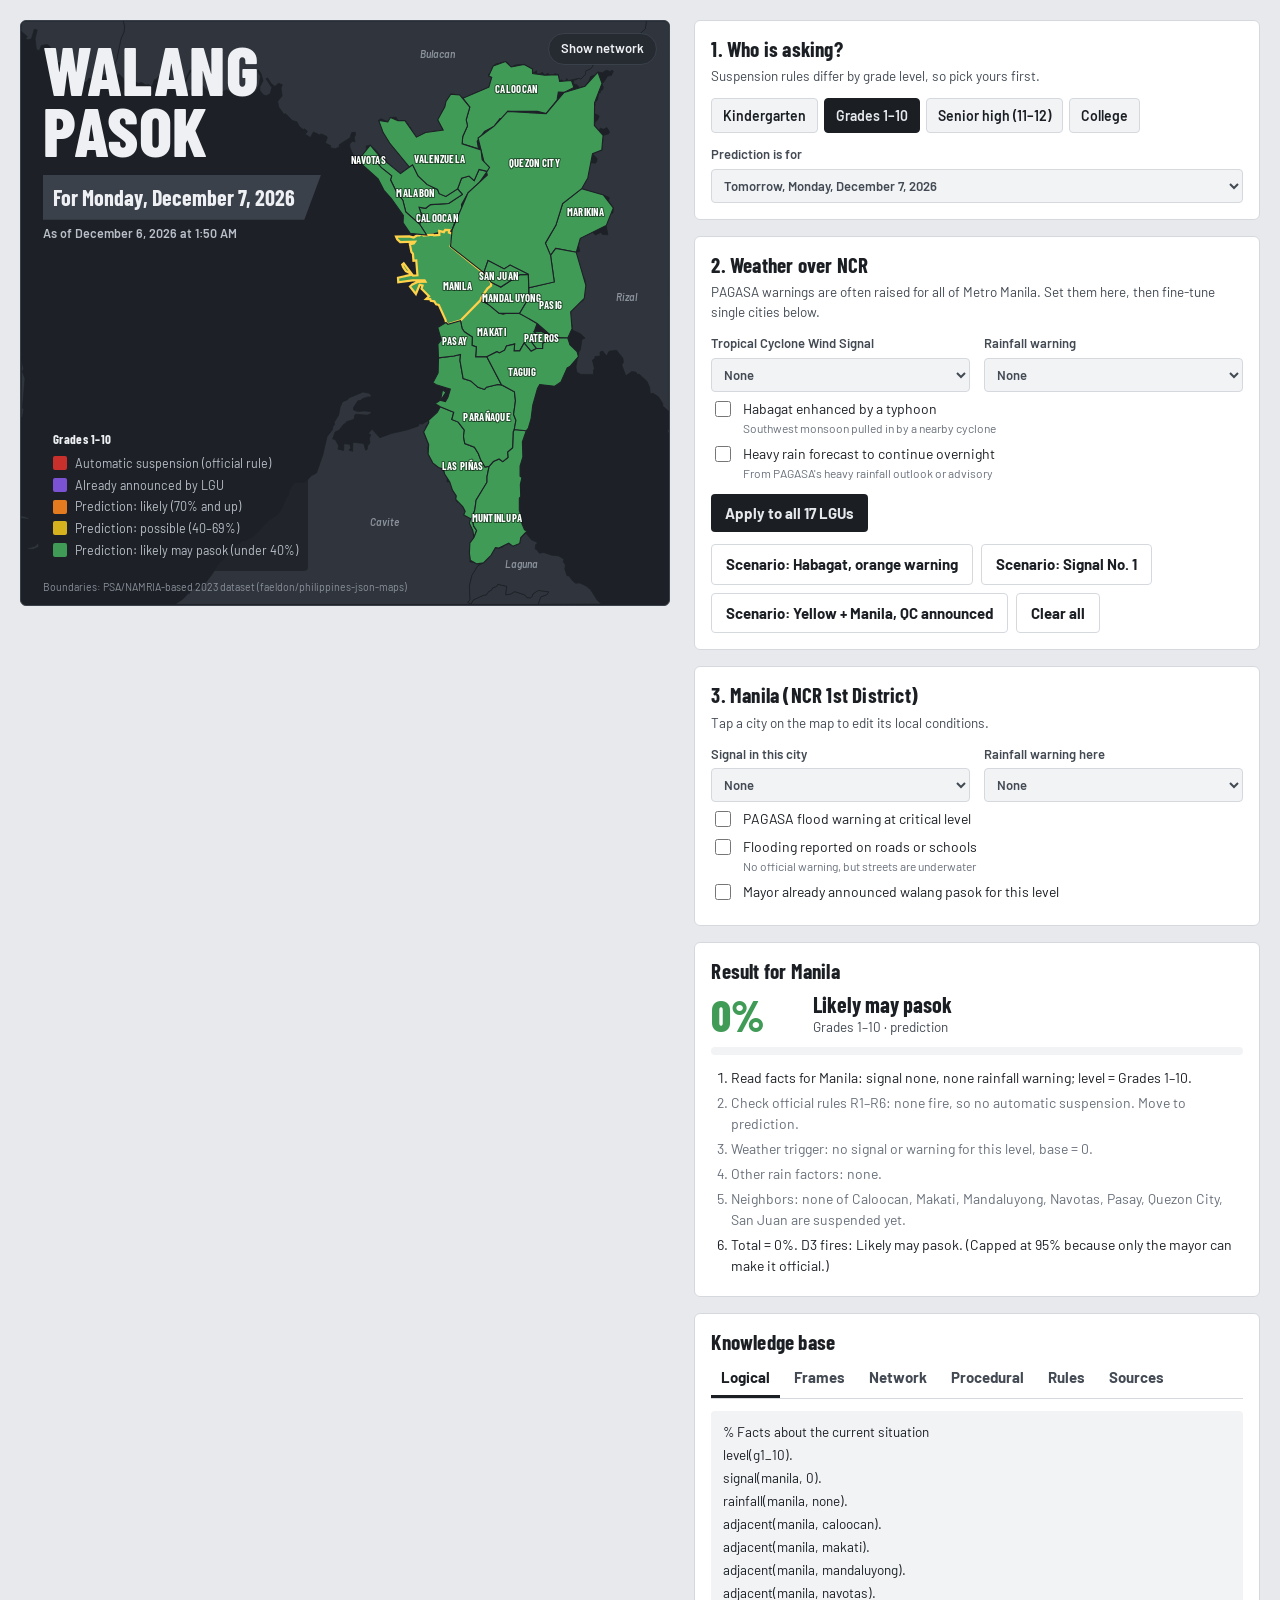
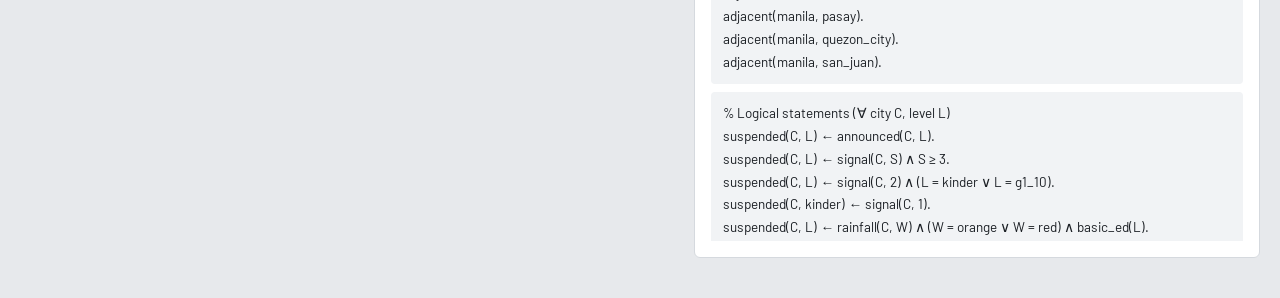
==== index.html @ 48b7705f "Add files via upload" ====
<!DOCTYPE html>
<html lang="en">
<head>
<meta charset="utf-8">
<meta name="viewport" content="width=device-width, initial-scale=1, viewport-fit=cover">
<title>Walang Pasok Predictor – NCR</title>
<link rel="preconnect" href="https://fonts.googleapis.com">
<link rel="preconnect" href="https://fonts.gstatic.com" crossorigin>
<link href="https://fonts.googleapis.com/css2?family=Barlow+Condensed:wght@600;700;800&family=Barlow:wght@400;500;600;700&display=swap" rel="stylesheet">
<style>
:root{
  --sea:#1d2127; --panel:#262b32; --panel2:#2e343c; --land:#5a6069; --land-hi:#6c737d; --prov:#30353d;
  --ink:#eef0f3; --ink2:#b9bfc8; --ink3:#8a919b; --line:#3a414a;
  --auto:#c9302c; --announced:#7b52d3; --likely:#e57b1f; --possible:#d6b21e; --pasok:#3f9b56; --none:#5a6069;
  --focus:#ffd24a;
  box-sizing:border-box;
  padding-top:env(safe-area-inset-top,0px); padding-bottom:env(safe-area-inset-bottom,0px);
}
:root:not([data-theme="light"]){color-scheme:dark}
@media (prefers-color-scheme: light){
  :root:not([data-theme="dark"]){ --sea:#e7e9ec; --panel:#ffffff; --panel2:#f1f3f5; --land:#9aa0a8; --land-hi:#8a9099; --prov:#d3d7dc;
    --ink:#1b1f24; --ink2:#434a53; --ink3:#69707a; --line:#d5d9de; --none:#9aa0a8; color-scheme:light}
}
:root[data-theme="light"]{ --sea:#e7e9ec; --panel:#ffffff; --panel2:#f1f3f5; --land:#9aa0a8; --land-hi:#8a9099; --prov:#d3d7dc;
    --ink:#1b1f24; --ink2:#434a53; --ink3:#69707a; --line:#d5d9de; --none:#9aa0a8;}
:root[data-theme="dark"]{ --sea:#1d2127; --panel:#262b32; --panel2:#2e343c; --land:#5a6069; --land-hi:#6c737d; --prov:#30353d;
  --ink:#eef0f3; --ink2:#b9bfc8; --ink3:#8a919b; --line:#3a414a; --none:#5a6069;}
*,*::before,*::after{box-sizing:inherit}
html{scroll-padding-top:env(safe-area-inset-top,0px)}
body{margin:0;background:var(--sea);color:var(--ink);font:400 15px/1.5 Barlow,"Segoe UI",Roboto,Arial,sans-serif}
button,select,input{font:inherit;color:inherit}
:focus-visible{outline:2px solid var(--focus);outline-offset:2px}
.wrap{max-width:1280px;margin:0 auto;padding:20px 20px 40px;display:grid;grid-template-columns:minmax(0,1.15fr) minmax(0,1fr);gap:24px}
@media (max-width:900px){.wrap{grid-template-columns:1fr;padding:14px}.legend{font-size:11px;padding:6px 8px}.poster-head{max-width:48%}}
/* Poster side */
.poster{position:relative;background:var(--sea);border:1px solid var(--line);border-radius:6px;overflow:hidden;align-self:start;
  --sea:#1d2127;--prov:#30353d;--land:#5a6069;--ink:#eef0f3;--ink2:#b9bfc8;--ink3:#8a919b;--line:#3a414a;--panel:#262b32;--panel2:#3a414b;--none:#5a6069;color:var(--ink)}
@media (min-width:901px){.poster{position:sticky;top:calc(12px + env(safe-area-inset-top,0px))}}
.poster-head{position:absolute;left:22px;top:18px;z-index:2;pointer-events:none;max-width:48%}
.title{font-family:"Barlow Condensed",Impact,sans-serif;font-weight:800;font-size:clamp(40px,5.4vw,74px);line-height:.88;letter-spacing:.5px;margin:0;color:var(--ink);text-transform:uppercase}
.forday{display:inline-block;margin-top:14px;background:var(--panel2);color:var(--ink);padding:6px 12px 6px 10px;font-family:"Barlow Condensed",sans-serif;font-weight:700;font-size:clamp(17px,2.2vw,22px);clip-path:polygon(0 0,100% 0,94% 100%,0 100%);padding-right:26px}
.asof{font-size:12.5px;color:var(--ink2);margin-top:4px;font-weight:600}
.legend{position:absolute;left:22px;bottom:34px;max-width:44%;z-index:2;font-size:12.5px;background:color-mix(in srgb,var(--sea) 80%,transparent);padding:8px 10px;border-radius:4px}
.legend h3{font:700 13px/1.2 "Barlow Condensed",sans-serif;margin:0 0 6px;color:var(--ink);letter-spacing:.3px}
.legend div{display:flex;align-items:center;gap:8px;margin:3px 0;color:var(--ink2)}
.sw{width:14px;height:14px;border-radius:2px;flex:none}
svg.map{display:block;width:100%;height:auto}
.prov{fill:var(--prov);stroke:var(--sea);stroke-width:.8}
.city{stroke:var(--sea);stroke-width:1.2;cursor:pointer;transition:fill .25s}
.city:hover{filter:brightness(1.12)}
.city.sel{stroke:var(--focus);stroke-width:2.4}
.city:focus-visible{outline:none;stroke:var(--focus);stroke-width:3}
.clabel{font:700 11.5px "Barlow Condensed",sans-serif;fill:#fff;text-anchor:middle;pointer-events:none;paint-order:stroke;stroke:rgba(0,0,0,.45);stroke-width:2.2px;letter-spacing:.3px}
.plabel{font:600 11px Barlow,sans-serif;fill:var(--ink3);text-anchor:middle;pointer-events:none;font-style:italic}
.edge{stroke:var(--focus);stroke-width:1.4;opacity:.85}
.edge.sus{stroke:#fff;stroke-width:2.4}
.node{fill:var(--focus);stroke:#000;stroke-width:.6}
.maptools{position:absolute;right:12px;top:12px;z-index:3;display:flex;gap:6px}
.chip{background:var(--panel);border:1px solid var(--line);border-radius:999px;padding:5px 12px;font-size:13px;font-weight:600;cursor:pointer}
.chip[aria-pressed="true"]{background:var(--ink);color:var(--sea);border-color:var(--ink)}
.credit{position:absolute;left:22px;bottom:10px;font-size:10.5px;color:var(--ink3);z-index:2}
/* Control side */
.side{display:flex;flex-direction:column;gap:16px;min-width:0}
.card{background:var(--panel);border:1px solid var(--line);border-radius:6px;padding:16px}
.card h2{font:700 21px/1.1 "Barlow Condensed",sans-serif;margin:0 0 10px;letter-spacing:.2px}
.card p.hint{margin:-4px 0 12px;color:var(--ink2);font-size:13.5px}
.seg{display:flex;flex-wrap:wrap;gap:6px}
.seg button{background:var(--panel2);border:1px solid var(--line);border-radius:4px;padding:6px 11px;cursor:pointer;font-weight:600;font-size:14px}
.seg button[aria-pressed="true"]{background:var(--ink);color:var(--sea);border-color:var(--ink)}
.grid2{display:grid;grid-template-columns:1fr 1fr;gap:10px 14px}
@media (max-width:480px){.grid2{grid-template-columns:1fr}}
label.f{display:flex;flex-direction:column;gap:4px;font-size:13px;color:var(--ink2);font-weight:600}
select{background:var(--panel2);border:1px solid var(--line);border-radius:4px;padding:7px 8px}
.chk{display:flex;gap:9px;align-items:flex-start;font-size:14px;margin:6px 0;cursor:pointer}
.chk input{margin-top:3px;width:16px;height:16px;accent-color:var(--ink)}
.chk small{display:block;color:var(--ink3);font-size:12px}
.row{display:flex;gap:8px;flex-wrap:wrap;margin-top:12px}
.btn{background:var(--ink);color:var(--sea);border:0;border-radius:4px;padding:8px 14px;font-weight:700;cursor:pointer}
.btn.ghost{background:transparent;color:var(--ink);border:1px solid var(--line)}
.verdict{display:flex;gap:14px;align-items:center;margin-bottom:10px}
.big{font:800 44px/1 "Barlow Condensed",sans-serif;min-width:88px}
.vlab{font:700 22px/1.1 "Barlow Condensed",sans-serif}
.vsub{color:var(--ink2);font-size:13.5px}
.bar{height:8px;background:var(--panel2);border-radius:4px;overflow:hidden;margin:4px 0 12px}
.bar i{display:block;height:100%}
ol.trace{margin:0;padding-left:20px;font-size:14px}
ol.trace li{margin:4px 0}
ol.trace li.hit{color:var(--ink)} ol.trace li.miss{color:var(--ink3)}
.tabs{display:flex;gap:4px;flex-wrap:wrap;border-bottom:1px solid var(--line);margin:-4px 0 12px}
.tabs button{background:none;border:0;border-bottom:3px solid transparent;padding:7px 10px;cursor:pointer;font-weight:700;color:var(--ink2)}
.tabs button[aria-selected="true"]{color:var(--ink);border-color:var(--ink)}
.kb{font-size:14px;max-height:430px;overflow:auto}
.kb table{border-collapse:collapse;width:100%;font-size:13.5px}
.kb th,.kb td{text-align:left;padding:6px 8px;border-bottom:1px solid var(--line);vertical-align:top}
.kb th{color:var(--ink2);font-weight:700;font-size:12.5px}
.kb tr.fired td{background:color-mix(in srgb,var(--likely) 20%,transparent)}
.logic{font-family:"Barlow",sans-serif;background:var(--panel2);border-radius:4px;padding:10px 12px;line-height:1.7;white-space:pre-wrap;font-size:13.5px}
.logic b{color:var(--ink)}
.note{font-size:12.5px;color:var(--ink3);margin-top:10px}
.pill{display:inline-block;padding:1px 8px;border-radius:999px;font-size:12px;font-weight:700;color:#fff}
.sources{font-size:12.5px;color:var(--ink2)}
.sources li{margin:3px 0}
@media (max-width:640px){
  .poster{padding:14px 14px 10px}
  .poster-head,.legend,.credit{position:static;max-width:none}
  .poster-head{margin-bottom:4px}
  .legend{background:none;padding:6px 0 0}
  .credit{margin-top:6px}
  .title{font-size:52px}
  .maptools{position:static;margin:8px 0 0}
}
@media (prefers-reduced-motion: reduce){*{transition:none!important}}
</style>
</head>
<body>
<div class="wrap">
  <section class="poster" aria-label="NCR prediction map">
    <div class="poster-head">
      <h1 class="title">Walang<br>Pasok</h1>
      <div class="forday" id="forday">For the next school day</div>
      <div class="asof" id="asof"></div>
    </div>
    <div class="maptools">
      <button class="chip" id="netBtn" aria-pressed="false">Show network</button>
    </div>
    <svg class="map" id="map" role="group" aria-label="Map of NCR cities"></svg>
    <div class="legend" id="legend"></div>
    <div class="credit">Boundaries: PSA/NAMRIA-based 2023 dataset (faeldon/philippines-json-maps)</div>
  </section>

  <div class="side">
    <div class="card">
      <h2>1. Who is asking?</h2>
      <p class="hint">Suspension rules differ by grade level, so pick yours first.</p>
      <div class="seg" id="levelSeg" role="group" aria-label="School level">
        <button data-v="K">Kindergarten</button>
        <button data-v="G">Grades 1–10</button>
        <button data-v="S">Senior high (11–12)</button>
        <button data-v="C">College</button>
      </div>
      <label class="f" style="margin-top:12px">Prediction is for
        <select id="dateSel"></select>
      </label>
    </div>

    <div class="card">
      <h2>2. Weather over NCR</h2>
      <p class="hint">PAGASA warnings are often raised for all of Metro Manila. Set them here, then fine-tune single cities below.</p>
      <div class="grid2">
        <label class="f">Tropical Cyclone Wind Signal
          <select id="allTcws"><option value="0">None</option><option value="1">Signal No. 1</option><option value="2">Signal No. 2</option><option value="3">Signal No. 3</option><option value="4">Signal No. 4</option><option value="5">Signal No. 5</option></select>
        </label>
        <label class="f">Rainfall warning
          <select id="allRain"><option value="none">None</option><option value="yellow">Yellow (7.5–15 mm/hr)</option><option value="orange">Orange (15–30 mm/hr)</option><option value="red">Red (over 30 mm/hr)</option></select>
        </label>
      </div>
      <label class="chk"><input type="checkbox" id="habagat"><span>Habagat enhanced by a typhoon<small>Southwest monsoon pulled in by a nearby cyclone</small></span></label>
      <label class="chk"><input type="checkbox" id="continues"><span>Heavy rain forecast to continue overnight<small>From PAGASA's heavy rainfall outlook or advisory</small></span></label>
      <div class="row">
        <button class="btn" id="applyAll">Apply to all 17 LGUs</button>
      </div>
      <div class="row" aria-label="Sample scenarios">
        <button class="btn ghost" data-preset="habagat">Scenario: Habagat, orange warning</button>
        <button class="btn ghost" data-preset="signal1">Scenario: Signal No. 1</button>
        <button class="btn ghost" data-preset="yellow">Scenario: Yellow + Manila, QC announced</button>
        <button class="btn ghost" data-preset="clear">Clear all</button>
      </div>
    </div>

    <div class="card">
      <h2 id="cityTitle">3. City</h2>
      <p class="hint">Tap a city on the map to edit its local conditions.</p>
      <div class="grid2">
        <label class="f">Signal in this city
          <select id="cTcws"><option value="0">None</option><option value="1">Signal No. 1</option><option value="2">Signal No. 2</option><option value="3">Signal No. 3</option><option value="4">Signal No. 4</option><option value="5">Signal No. 5</option></select>
        </label>
        <label class="f">Rainfall warning here
          <select id="cRain"><option value="none">None</option><option value="yellow">Yellow</option><option value="orange">Orange</option><option value="red">Red</option></select>
        </label>
      </div>
      <label class="chk"><input type="checkbox" id="cFloodWarn"><span>PAGASA flood warning at critical level</span></label>
      <label class="chk"><input type="checkbox" id="cFlooding"><span>Flooding reported on roads or schools<small>No official warning, but streets are underwater</small></span></label>
      <label class="chk"><input type="checkbox" id="cAnnounced"><span>Mayor already announced walang pasok for this level</span></label>
    </div>

    <div class="card" aria-live="polite">
      <h2 id="resTitle">Result</h2>
      <div class="verdict"><div class="big" id="bigNum">–</div><div><div class="vlab" id="vlab"></div><div class="vsub" id="vsub"></div></div></div>
      <div class="bar"><i id="barFill"></i></div>
      <ol class="trace" id="trace"></ol>
    </div>

    <div class="card">
      <h2>Knowledge base</h2>
      <div class="tabs" role="tablist" id="tabs">
        <button role="tab" data-t="logic">Logical</button>
        <button role="tab" data-t="frame">Frames</button>
        <button role="tab" data-t="net">Network</button>
        <button role="tab" data-t="proc">Procedural</button>
        <button role="tab" data-t="rules">Rules</button>
        <button role="tab" data-t="src">Sources</button>
      </div>
      <div class="kb" id="kb" role="tabpanel"></div>
    </div>
  </div>
</div>

<script>
const GEO = {"W": 700, "H": 630, "cities": {"Las Piñas": {"d": "M505.4,480.7L503.1,491.8L503.1,497.9L491.3,517.3L490.0,527.2L487.2,536.7L488.6,545.1L491.9,550.1L489.0,557.5L487.8,550.1L484.0,542.1L485.5,537.4L478.0,533.2L479.5,529.4L476.9,524.2L469.3,516.4L469.9,512.7L465.8,506.5L462.9,497.6L457.2,488.8L456.3,483.8L450.7,482.0L444.5,477.0L439.5,467.6L440.1,457.4L434.7,443.7L440.2,433.6L440.0,431.2L449.5,422.4L452.6,416.5L467.2,422.4L465.1,430.2L472.0,433.0L478.6,441.8L477.7,448.5L479.1,456.1L489.5,460.1L493.7,467.0L496.5,474.3L501.0,481.6L505.4,480.7Z", "lx": 476.8, "ly": 480.6, "district": "NCR 4th District", "type": "City", "psgc": 1380200000}, "Makati": {"d": "M553.9,335.7L557.7,339.2L551.6,347.2L556.4,353.5L550.7,356.6L543.2,347.7L538.4,356.1L532.3,356.1L532.9,348.8L524.1,350.9L522.1,355.4L516.5,358.3L513.8,357.0L502.9,362.5L490.8,362.6L491.6,351.8L486.9,350.2L487.2,341.2L478.6,335.5L476.2,332.1L474.5,323.5L495.9,301.6L507.6,307.8L516.2,315.6L520.5,316.5L527.8,314.7L537.1,315.1L546.8,319.5L557.2,326.5L553.9,335.7Z", "lx": 508.0, "ly": 335.8, "district": "NCR 4th District", "type": "City", "psgc": 1380300000}, "Muntinlupa": {"d": "M545.5,442.4L541.3,454.4L541.8,470.5L538.8,480.6L538.8,491.5L540.8,493.0L539.1,500.1L539.5,513.5L538.0,515.3L538.0,528.9L540.9,535.4L540.7,542.4L543.5,549.0L546.2,550.8L539.6,557.6L538.4,564.0L531.0,567.0L526.5,563.8L515.9,569.0L512.2,568.6L507.4,576.8L499.5,584.8L492.1,586.1L485.1,582.1L484.1,574.6L484.6,563.5L489.0,557.5L491.9,550.1L488.6,545.1L487.2,536.7L490.0,527.2L491.3,517.3L503.1,497.9L503.1,491.8L505.4,480.7L509.9,475.6L516.1,472.8L520.1,475.7L525.7,471.2L525.3,465.4L530.7,460.6L531.3,443.7L532.5,441.0L545.5,442.4Z", "lx": 513.8, "ly": 537.1, "district": "NCR 4th District", "type": "City", "psgc": 1380800000}, "Parañaque": {"d": "M518.7,392.8L532.7,400.4L533.8,410.0L531.8,424.7L534.3,431.1L532.5,441.0L531.3,443.7L530.7,460.6L525.3,465.4L525.7,471.2L520.1,475.7L516.1,472.8L509.9,475.6L505.4,480.7L501.0,481.6L496.5,474.3L493.7,467.0L489.5,460.1L479.1,456.1L477.7,448.5L478.6,441.8L472.0,433.0L465.1,430.2L467.2,422.4L452.6,416.5L447.2,413.1L453.0,409.2L455.0,398.2L458.7,400.9L453.1,409.6L458.2,410.8L460.9,406.3L463.5,397.5L448.3,392.8L444.7,390.6L450.3,379.9L450.7,363.7L467.3,361.6L474.5,359.9L473.9,366.6L477.3,385.9L485.5,388.6L493.4,395.5L500.4,397.8L502.5,395.3L514.5,392.5L518.7,392.8Z", "lx": 503.3, "ly": 427.4, "district": "NCR 4th District", "type": "City", "psgc": 1381000000}, "Pasay": {"d": "M474.5,323.5L476.2,332.1L478.6,335.5L487.2,341.2L486.9,350.2L491.6,351.8L490.8,362.6L502.9,362.5L518.7,392.8L514.5,392.5L502.5,395.3L500.4,397.8L493.4,395.5L485.5,388.6L477.3,385.9L473.9,366.6L474.5,359.9L467.3,361.6L450.7,363.7L450.1,348.8L453.7,344.5L449.9,330.8L458.8,325.5L460.8,327.4L474.5,323.5Z", "lx": 468.0, "ly": 346.1, "district": "NCR 4th District", "type": "City", "psgc": 1381100000}, "Taguig": {"d": "M545.5,442.4L532.5,441.0L534.3,431.1L531.8,424.7L533.8,410.0L532.7,400.4L518.7,392.8L502.9,362.5L513.8,357.0L516.5,358.3L522.1,355.4L524.1,350.9L532.9,348.8L532.3,356.1L538.4,356.1L543.2,347.7L550.7,356.6L556.4,353.5L563.2,353.4L563.3,348.2L570.5,342.0L590.3,342.2L592.6,349.5L600.3,357.0L601.8,362.2L592.5,373.0L589.7,374.4L582.9,389.7L576.2,394.4L560.0,392.4L557.6,396.8L552.5,414.8L550.7,429.2L547.8,439.4L545.5,442.4Z", "lx": 541.1, "ly": 379.1, "district": "NCR 4th District", "type": "City", "psgc": 1381500000}, "Pateros": {"d": "M570.5,342.0L563.3,348.2L563.2,353.4L556.4,353.5L551.6,347.2L557.7,339.2L553.9,335.7L561.9,335.1L567.8,338.4L570.5,342.0Z", "lx": 562.0, "ly": 342.2, "district": "NCR 4th District", "type": "Municipality", "psgc": 1381701000}, "Mandaluyong": {"d": "M547.7,273.5L548.5,298.6L538.2,315.7L516.2,315.6L496.6,299.4L507.5,282.0L518.0,287.2L538.7,273.8L547.7,273.5Z", "lx": 529.4, "ly": 299.2, "district": "NCR 2nd District", "type": "City", "psgc": 1380500000}, "Marikina": {"d": "M599.4,249.7L577.3,245.5L571.7,253.0L566.1,239.8L577.4,220.6L584.7,197.2L605.3,181.0L628.8,187.9L639.4,201.8L631.8,220.9L603.8,234.6L599.4,249.7Z", "lx": 609.3, "ly": 206.7, "district": "NCR 2nd District", "type": "City", "psgc": 1380700000}, "Pasig": {"d": "M599.4,249.7L609.8,285.3L608.1,299.4L593.4,314.0L594.9,332.3L590.3,342.2L574.2,341.4L557.2,326.5L538.2,315.7L548.5,298.6L548.3,288.0L575.7,281.7L571.7,253.0L577.3,245.5L599.4,249.7Z", "lx": 571.5, "ly": 307.1, "district": "NCR 2nd District", "type": "City", "psgc": 1381200000}, "Quezon City": {"d": "M605.3,181.0L584.7,197.2L577.4,220.6L566.1,239.8L571.7,253.0L575.7,281.7L548.3,288.0L547.7,273.5L528.0,263.5L521.6,267.6L504.2,258.6L499.7,271.7L463.7,243.4L465.4,225.6L482.6,185.5L503.4,166.4L493.4,126.3L510.8,113.5L525.4,97.6L566.9,100.0L586.3,77.1L608.9,70.4L622.8,55.1L627.2,67.3L619.2,88.4L619.0,112.8L628.4,123.5L627.0,139.4L617.0,143.3L611.9,169.4L605.3,181.0Z", "lx": 554.2, "ly": 153.6, "district": "NCR 2nd District", "type": "City", "psgc": 1381300000}, "San Juan": {"d": "M547.7,273.5L538.7,273.8L518.0,287.2L507.5,282.0L499.7,271.7L504.2,258.6L521.6,267.6L528.0,263.5L547.7,273.5Z", "lx": 515.5, "ly": 275.2, "district": "NCR 2nd District", "type": "City", "psgc": 1381400000}, "Manila": {"d": "M457.9,225.5L462.5,225.7L462.0,228.4L467.5,230.5L463.7,243.4L504.4,276.1L507.7,283.1L507.4,285.7L503.5,288.9L496.6,299.4L495.9,301.6L474.8,323.2L460.8,327.4L458.9,325.6L458.3,322.6L451.0,306.5L448.2,305.8L446.2,302.6L442.4,302.1L441.8,300.3L437.4,300.2L440.5,297.2L432.4,289.0L433.5,285.5L430.4,284.7L426.3,294.7L420.0,286.7L422.4,284.4L428.2,281.7L436.6,281.4L435.7,280.0L422.6,280.1L407.3,282.1L407.0,277.2L420.4,274.1L419.2,271.8L415.5,270.1L412.6,265.8L411.6,262.9L413.2,261.6L423.3,274.9L428.0,274.5L426.7,258.5L423.7,258.8L423.1,251.3L421.5,249.5L419.8,240.9L424.0,240.2L425.4,238.2L409.4,238.7L406.2,235.6L404.9,232.7L419.2,232.6L423.9,233.8L427.9,231.3L430.2,231.5L432.6,229.8L434.6,231.6L444.8,230.7L445.8,231.4L451.6,231.0L451.5,226.7L456.5,227.9L457.9,225.5Z", "lx": 471.1, "ly": 286.0, "district": "NCR 1st District", "type": "City", "psgc": 1380600000}, "Caloocan": {"d": "M493.9,138.0L476.2,132.5L476.9,124.7L482.0,113.2L480.6,106.6L484.5,93.0L477.0,83.3L505.1,71.4L508.2,60.9L504.9,59.3L509.8,48.5L523.1,43.8L529.2,49.6L543.1,46.9L552.1,51.8L552.3,56.6L565.5,58.6L580.0,57.9L581.5,65.2L594.2,64.2L596.9,71.8L586.3,77.1L580.1,76.8L578.7,85.4L566.9,100.0L557.5,97.5L525.4,97.6L521.9,105.2L517.1,105.4L510.8,113.5L500.4,119.3L492.5,129.7L493.9,138.0ZM503.3,162.3L494.6,174.6L482.6,185.5L475.5,198.1L475.9,201.9L468.7,215.9L465.4,225.6L437.9,231.0L430.2,219.2L433.4,212.1L429.7,201.1L436.8,202.2L442.1,198.2L461.7,197.0L476.5,187.2L471.3,181.2L475.6,169.8L483.7,167.4L489.2,172.3L494.5,160.3L503.3,162.3Z", "lx": 534.7, "ly": 73.4, "district": "NCR 3rd District", "type": "City", "psgc": 1380100000, "extra": [449.0, 213.1]}, "Malabon": {"d": "M409.7,164.7L422.8,155.3L428.7,167.3L438.3,176.4L449.7,181.8L451.5,186.4L458.6,189.4L471.3,181.2L476.5,187.2L461.7,197.0L442.1,198.2L436.8,202.2L429.7,201.1L433.4,212.1L430.2,219.2L415.4,206.2L412.2,193.5L405.9,185.6L398.9,171.5L400.2,167.2L389.0,158.4L383.2,151.4L387.9,147.0L409.7,164.7Z", "lx": 425.8, "ly": 185.7, "district": "NCR 3rd District", "type": "City", "psgc": 1380400000}, "Navotas": {"d": "M387.9,147.0L383.2,151.4L389.0,158.4L400.2,167.2L398.9,171.5L405.9,185.6L412.2,193.5L415.4,206.2L430.2,219.2L437.9,231.0L420.2,229.3L412.5,217.9L412.8,209.9L399.6,191.4L391.9,182.8L385.5,170.4L363.6,150.7L377.1,134.1L387.9,147.0Z", "lx": 375.1, "ly": 150.0, "district": "NCR 3rd District", "type": "City", "psgc": 1380900000}, "Valenzuela": {"d": "M473.6,79.9L484.5,93.0L480.6,106.6L482.0,113.2L476.9,124.7L476.2,132.5L496.6,139.1L497.9,149.9L505.8,158.1L503.3,162.3L494.5,160.3L489.2,172.3L483.7,167.4L475.6,169.8L471.3,181.2L458.6,189.4L451.5,186.4L449.7,181.8L438.3,176.4L428.7,167.3L422.8,155.3L419.1,157.5L398.0,131.7L391.0,120.5L386.2,107.4L396.0,108.8L398.8,104.2L406.9,107.5L414.5,107.5L426.9,125.4L436.8,120.4L455.8,117.8L449.9,106.7L457.6,92.7L458.8,86.8L464.0,78.9L473.6,79.9Z", "lx": 452.1, "ly": 149.1, "district": "NCR 3rd District", "type": "City", "psgc": 1381600000}}, "bg": [{"name": "Cavite", "lx": 392, "ly": 545, "area": 0.02634432096813445, "d": "M493.2,588.1L486.8,598.6L484.1,610.0L484.8,624.9L482.4,627.7L485.6,629.4L488.5,624.9L499.1,620.0L502.5,619.5L504.8,615.9L507.7,614.5L509.0,612.2L513.8,610.2L514.8,608.1L524.5,610.3L523.3,619.4L528.7,618.7L533.1,616.0L544.1,619.6L546.2,622.5L549.9,622.8L551.9,621.1L552.6,618.6L558.4,614.7L569.9,616.3L567.5,619.6L561.2,621.8L558.4,629.9L165.9,629.9L174.5,624.2L180.7,617.9L181.7,618.1L183.1,614.8L186.1,612.7L191.9,613.1L195.5,611.6L207.0,596.3L213.5,585.3L217.5,582.2L223.0,574.6L239.6,560.6L241.4,561.4L250.7,556.5L267.8,538.8L276.6,533.2L281.3,526.9L287.0,512.9L288.4,513.7L289.5,507.2L292.5,501.6L296.3,497.9L304.1,498.3L307.4,497.3L313.8,490.7L319.0,488.1L325.8,468.5L330.4,448.7L336.1,441.4L336.8,437.6L338.5,435.6L338.2,433.3L342.9,425.4L344.4,417.4L347.0,411.2L352.4,408.9L354.4,406.7L369.2,400.6L375.1,401.7L378.3,403.7L377.6,405.8L374.6,405.8L369.2,407.5L366.3,409.8L363.8,409.9L359.0,417.3L359.0,419.9L363.6,421.6L371.0,420.9L378.3,421.9L377.7,423.8L373.7,425.5L361.6,424.5L360.3,425.4L359.6,430.0L351.2,432.7L350.4,434.8L348.8,434.9L343.2,441.8L339.0,443.8L336.5,451.3L339.2,451.7L342.9,458.6L342.2,462.2L348.3,463.6L348.6,456.4L354.9,456.9L356.0,460.9L354.0,463.3L358.0,464.6L358.2,455.4L360.7,455.0L370.0,456.2L372.1,463.3L373.9,462.3L374.0,459.0L376.7,455.5L376.1,450.5L377.6,446.5L374.8,445.6L378.3,441.2L379.4,441.0L387.4,449.9L399.7,445.4L417.4,441.3L429.2,437.1L429.6,434.8L433.1,435.2L439.0,431.7L441.5,436.1L438.6,435.9L436.7,438.6L438.8,439.2L438.6,441.2L434.7,443.7L440.1,457.4L439.2,459.9L439.5,467.6L442.0,470.6L444.5,477.0L450.7,482.0L456.3,483.8L457.2,488.8L460.3,493.3L459.9,497.5L462.9,497.6L464.3,499.6L465.8,506.5L469.9,512.7L469.3,516.4L471.1,519.5L473.6,520.1L476.9,524.2L479.5,529.4L478.0,533.2L485.5,537.4L484.0,542.1L487.8,550.1L490.0,550.7L488.1,560.3L484.6,563.5L484.1,574.6L485.1,582.1L484.3,583.7L495.6,586.3L493.2,588.1ZM8.0,570.3L6.5,569.3L15.3,566.9L18.7,563.3L19.4,567.6L13.5,570.3L8.0,570.3ZM0.0,533.9L8.5,536.4L8.7,537.8L0.7,537.2L0.0,538.2L0.0,533.9Z"}, {"name": "Laguna", "lx": 540, "ly": 591, "area": 0.003728301884656299, "d": "M558.5,629.8L561.2,621.8L567.5,619.6L569.9,616.3L558.4,614.7L552.6,618.6L551.9,621.1L549.9,622.8L546.2,622.5L544.1,619.6L533.1,616.0L528.7,618.7L523.3,619.4L524.5,610.3L514.8,608.1L513.8,610.2L509.0,612.2L507.7,614.5L504.8,615.9L502.5,619.5L499.1,620.0L488.5,624.9L485.6,629.4L482.4,627.7L484.8,624.9L484.1,610.0L486.8,598.6L493.2,588.1L499.5,584.8L507.4,576.8L508.2,573.0L510.7,571.7L512.2,568.6L515.9,569.0L520.1,567.9L521.1,566.1L526.5,563.8L528.6,561.3L531.0,567.0L538.4,564.0L539.6,557.6L545.1,552.9L551.0,560.0L558.0,563.2L555.6,565.3L555.1,569.9L557.1,571.0L559.6,574.5L564.3,573.8L573.0,576.7L580.5,577.5L586.2,581.0L585.4,583.7L587.7,587.2L587.1,591.7L589.4,598.8L591.4,599.0L595.5,604.4L598.8,606.9L603.3,606.7L610.1,609.9L615.0,614.1L621.9,625.1L626.6,629.5L558.5,629.8Z"}, {"name": "Rizal", "lx": 654, "ly": 302, "area": 0.02065834481240187, "d": "M699.9,445.4L698.2,443.9L697.5,441.4L700.0,441.3L699.9,445.4ZM699.9,422.0L692.7,415.6L692.9,413.1L688.1,405.7L682.4,402.0L679.3,402.3L678.7,395.6L675.7,388.9L667.1,381.0L665.4,381.7L664.0,379.2L659.4,378.3L653.0,383.1L648.6,371.4L650.3,368.3L649.8,364.0L642.9,355.4L634.9,356.5L632.2,361.7L628.0,356.3L625.0,357.4L625.3,361.7L619.7,362.2L619.2,364.7L616.9,366.1L619.2,375.9L618.1,376.5L618.1,381.5L604.5,381.5L599.9,379.2L599.1,373.6L601.5,360.4L602.9,355.5L603.8,355.5L605.6,343.5L608.9,342.4L604.0,337.6L596.1,334.0L594.9,332.3L594.9,327.4L592.7,325.4L594.8,322.7L592.2,320.8L593.4,314.0L599.3,308.4L598.3,307.1L606.9,301.8L608.1,299.4L607.6,290.9L601.3,289.4L602.9,285.3L609.8,285.3L608.6,279.0L604.1,271.3L599.5,255.9L599.4,249.7L603.2,248.8L601.8,242.1L603.8,234.6L607.5,229.8L611.8,230.2L613.6,228.1L616.3,227.6L620.2,231.1L625.9,228.2L627.7,230.4L633.6,230.8L631.8,220.9L635.1,208.6L639.1,207.2L639.4,201.8L634.3,194.3L635.0,190.6L628.8,187.9L627.1,189.7L627.5,191.8L623.6,192.4L620.6,186.0L615.7,184.9L609.0,186.7L610.0,184.1L605.3,181.0L611.9,169.4L610.6,162.0L611.0,155.7L614.9,153.0L620.0,153.5L621.5,152.1L621.9,148.5L617.0,143.3L616.5,138.7L618.9,135.0L627.0,139.4L628.2,127.9L627.5,125.5L628.4,123.5L634.7,121.6L635.3,119.6L632.6,115.1L628.8,116.9L625.6,115.7L623.4,118.7L619.0,112.8L619.8,109.1L622.6,106.8L624.2,102.6L618.5,99.3L619.4,95.8L618.7,92.6L619.9,90.6L619.2,88.4L622.0,85.6L622.9,82.8L623.4,78.0L625.3,77.7L625.5,75.6L627.9,74.2L628.7,71.9L627.2,67.3L629.2,66.1L633.3,59.5L637.3,58.8L639.5,54.2L637.9,53.1L636.1,54.6L632.1,53.2L627.6,55.8L622.8,55.1L619.5,58.4L614.9,59.9L613.2,64.5L608.9,70.4L603.1,71.8L599.5,68.3L596.8,68.6L596.4,64.3L602.5,61.8L604.5,62.7L609.4,57.4L607.9,56.7L609.6,53.9L615.2,51.4L617.0,49.0L618.7,43.2L620.6,41.2L623.0,44.5L625.2,41.4L629.8,40.8L630.2,38.4L627.2,34.1L630.4,32.1L632.6,33.8L633.1,28.9L638.3,25.4L639.4,23.2L641.8,23.2L643.3,20.4L650.1,20.2L655.1,23.3L658.4,22.8L674.0,8.5L675.1,0.0L700.0,0.0L699.9,422.0Z"}, {"name": "Bataan", "lx": 2, "ly": 397, "area": 0.00011313770097807054, "d": "M1.4,358.7L0.0,361.6L0.0,358.4L1.4,358.7ZM0.5,365.4L2.9,375.7L1.5,378.3L4.3,386.1L1.6,417.8L2.9,419.2L1.7,427.7L0.0,428.1L0.5,365.4Z"}, {"name": "Bulacan", "lx": 343, "ly": 61, "area": 0.030270592877012333, "d": "M675.1,0.0L674.0,8.5L658.4,22.8L655.1,23.3L650.1,20.2L643.3,20.4L641.8,23.2L633.1,28.9L632.6,33.8L630.4,32.1L627.2,34.1L629.8,40.8L625.2,41.4L623.0,44.5L620.6,41.2L618.7,43.2L617.0,49.0L615.2,51.4L609.6,53.9L609.4,57.4L604.5,62.7L602.5,61.8L591.2,64.2L589.1,62.2L587.8,65.7L585.8,65.8L583.8,63.3L581.5,65.2L580.0,57.9L576.6,56.8L573.6,58.7L570.0,58.3L568.9,56.4L565.5,58.6L562.6,55.3L561.0,57.0L556.5,57.5L556.7,53.7L552.3,56.6L552.1,51.8L547.7,49.2L545.6,49.9L543.1,46.9L534.4,47.3L529.2,49.6L526.7,48.0L526.4,45.8L523.1,43.8L512.5,46.4L509.8,48.5L507.5,54.4L508.3,57.1L504.9,57.2L504.9,59.3L508.2,60.9L505.1,71.4L486.7,79.2L486.0,82.2L477.0,83.3L473.6,79.9L464.0,78.9L462.8,83.2L458.8,86.8L457.6,92.7L453.7,99.3L453.0,105.3L449.9,106.7L455.8,117.8L453.3,119.5L449.0,120.1L447.3,118.5L439.0,122.7L436.8,120.4L431.3,123.4L430.5,125.6L426.9,125.4L422.4,120.4L420.5,114.6L418.2,113.8L417.8,111.1L414.5,107.5L411.4,108.3L406.9,107.5L404.9,103.8L398.8,104.2L397.6,107.9L396.0,108.8L388.4,105.4L386.2,107.4L391.0,120.5L397.6,129.1L398.0,131.7L419.1,157.5L409.7,164.7L395.9,153.0L391.3,147.5L387.9,147.0L387.6,145.0L383.3,139.7L377.1,134.1L372.8,134.9L372.8,139.4L368.6,145.1L362.6,149.2L358.9,145.3L354.9,136.1L354.9,132.6L357.6,130.0L360.7,130.4L359.7,126.1L361.2,122.6L360.8,120.0L356.9,120.5L355.2,126.1L343.3,133.7L343.8,135.7L339.8,137.8L333.8,136.8L334.5,134.6L328.6,131.8L330.7,125.9L329.8,124.4L324.2,121.9L322.0,122.8L315.7,119.7L312.4,125.9L306.9,122.2L309.4,119.0L306.2,116.4L304.7,117.2L300.5,113.8L297.9,108.9L292.9,107.3L285.6,100.0L283.9,100.8L278.2,92.8L277.1,86.7L281.9,81.0L280.8,72.6L282.1,68.7L277.9,67.3L274.1,70.6L270.1,67.6L266.3,61.5L264.5,62.3L270.8,71.9L269.0,78.6L264.7,80.7L261.8,79.9L257.9,74.9L257.8,71.3L261.3,64.6L259.1,56.9L256.5,52.8L255.1,53.8L258.5,59.6L257.2,68.4L254.1,75.0L251.8,77.2L246.3,77.6L246.1,73.1L244.4,73.1L235.2,81.6L221.8,74.3L214.1,78.3L212.7,77.2L204.3,77.0L199.5,73.9L196.2,69.6L189.1,73.1L178.8,75.9L176.9,69.4L180.2,59.6L183.9,53.5L182.6,52.8L175.1,68.0L174.7,74.2L173.0,76.7L164.2,73.1L163.6,67.6L158.7,58.3L153.8,61.0L149.0,59.5L146.1,62.8L143.9,63.3L141.6,70.8L137.4,68.5L134.9,69.2L130.2,66.5L126.6,67.2L123.5,65.7L122.0,67.4L110.4,64.8L110.6,62.3L105.4,56.7L103.4,60.4L96.9,61.6L96.6,58.3L103.3,41.7L107.9,19.3L111.1,12.1L111.9,6.4L110.3,0.0L675.1,0.0Z"}, {"name": "Pampanga", "lx": 69, "ly": 30, "area": 0.003255347420954099, "d": "M111.9,6.4L111.1,12.1L107.9,19.3L103.3,41.7L96.6,58.3L96.9,61.6L94.8,62.1L91.5,57.8L85.2,59.4L81.0,56.7L81.7,61.0L78.7,63.2L73.2,61.9L71.2,65.5L66.5,66.1L57.3,65.0L60.7,58.1L58.0,57.6L54.6,65.3L48.4,57.4L47.8,54.6L43.6,50.8L43.6,45.4L39.8,44.7L37.2,45.9L35.8,39.4L33.2,37.7L34.6,34.1L30.8,27.1L28.1,25.3L21.9,26.5L19.7,32.3L16.5,30.4L15.2,19.1L17.5,9.7L14.3,8.9L11.3,19.1L8.3,20.2L4.8,19.1L6.9,16.9L0.0,10.7L0.0,0.0L110.3,0.0L111.9,6.4Z"}], "edges": [["Caloocan", "Malabon", 7.2], ["Caloocan", "Manila", 1.7], ["Caloocan", "Navotas", 1.5], ["Caloocan", "Quezon City", 13.5], ["Caloocan", "Valenzuela", 11.3], ["Las Piñas", "Muntinlupa", 7.5], ["Las Piñas", "Parañaque", 8.9], ["Makati", "Mandaluyong", 3.4], ["Makati", "Manila", 2.9], ["Makati", "Pasay", 5.6], ["Makati", "Pasig", 1.8], ["Makati", "Pateros", 2.3], ["Makati", "Taguig", 7.0], ["Malabon", "Navotas", 8.5], ["Malabon", "Valenzuela", 6.6], ["Mandaluyong", "Manila", 1.6], ["Mandaluyong", "Pasig", 2.9], ["Mandaluyong", "Quezon City", 1.6], ["Mandaluyong", "San Juan", 4.3], ["Manila", "Navotas", 0.8], ["Manila", "Pasay", 1.7], ["Manila", "Quezon City", 4.7], ["Manila", "San Juan", 1.2], ["Marikina", "Pasig", 3.1], ["Marikina", "Quezon City", 8.0], ["Muntinlupa", "Parañaque", 5.5], ["Muntinlupa", "Taguig", 1.4], ["Parañaque", "Pasay", 8.9], ["Parañaque", "Taguig", 5.3], ["Pasay", "Taguig", 3.2], ["Pasig", "Quezon City", 5.3], ["Pasig", "Taguig", 1.5], ["Pateros", "Taguig", 2.1], ["Quezon City", "San Juan", 5.9], ["Quezon City", "Valenzuela", 1.5]]};
const NAMES = Object.keys(GEO.cities).sort((a,b)=>a.localeCompare(b));
const LEVELS = {K:"Kindergarten",G:"Grades 1–10",S:"Senior high (11–12)",C:"College"};
const STATUS = {
  auto:{label:"Walang pasok (automatic)",color:"var(--auto)",short:"Automatic suspension (official rule)"},
  announced:{label:"Walang pasok (announced)",color:"var(--announced)",short:"Already announced by LGU"},
  likely:{label:"Likely walang pasok",color:"var(--likely)",short:"Prediction: likely (70% and up)"},
  possible:{label:"Possible, watch for announcement",color:"var(--possible)",short:"Prediction: possible (40–69%)"},
  pasok:{label:"Likely may pasok",color:"var(--pasok)",short:"Prediction: likely may pasok (under 40%)"}
};
const RAIN = {none:"None",yellow:"Yellow",orange:"Orange",red:"Red"};

/* ---------- Knowledge base: frames (class frames) ---------- */
const WARN_FRAMES = {
  "TCWS No. 1":{is_a:"Tropical Cyclone Wind Signal",auto_levels:"Kindergarten",source:"DO 22 s. 2024"},
  "TCWS No. 2":{is_a:"Tropical Cyclone Wind Signal",auto_levels:"Kindergarten to Grade 10",source:"DO 22 s. 2024"},
  "TCWS No. 3–5":{is_a:"Tropical Cyclone Wind Signal",auto_levels:"All levels incl. college",source:"DO 22 s. 2024; EO 66 s. 2012; CMO 15 s. 2012"},
  "Yellow rainfall":{is_a:"Rainfall warning",rain_rate:"7.5–15 mm/hr",auto_levels:"None (mayor decides)",source:"PAGASA; DO 22 s. 2024"},
  "Orange rainfall":{is_a:"Rainfall warning",rain_rate:"15–30 mm/hr",auto_levels:"Kindergarten to Grade 12",source:"PAGASA; DO 22 s. 2024"},
  "Red rainfall":{is_a:"Rainfall warning",rain_rate:"over 30 mm/hr",auto_levels:"Kindergarten to Grade 12",source:"PAGASA; DO 22 s. 2024"}
};

/* ---------- Knowledge base: rules ---------- */
const RULES = [
 {id:"R1",type:"official",if:"Signal No. 3, 4 or 5 in the city",then:"Automatic suspension, all levels",src:"DO 22 s. 2024; EO 66 s. 2012; CMO 15 s. 2012"},
 {id:"R2",type:"official",if:"Signal No. 2 AND level is Kindergarten or Grades 1–10",then:"Automatic suspension",src:"DO 22 s. 2024"},
 {id:"R3",type:"official",if:"Signal No. 1 AND level is Kindergarten",then:"Automatic suspension",src:"DO 22 s. 2024"},
 {id:"R4",type:"official",if:"Orange or Red rainfall warning AND level is Kinder to Grade 12",then:"Automatic suspension",src:"DO 22 s. 2024"},
 {id:"R5",type:"official",if:"Critical flood warning AND level is Kinder to Grade 12",then:"Automatic suspension",src:"DO 22 s. 2024"},
 {id:"R6",type:"official",if:"Mayor has announced suspension for this level",then:"Walang pasok (announced)",src:"DO 22 s. 2024; EO 66 s. 2012 Sec. 2; CMO 15 s. 2012"},
 {id:"P1",type:"predict",if:"Yellow rainfall warning (no automatic rule fired)",then:"+35 likelihood (mayor's discretion)",src:"DO 22 s. 2024 gives Yellow to the mayor"},
 {id:"P2",type:"predict",if:"Signal No. 1 AND level is not Kindergarten",then:"+30 likelihood",src:"Group heuristic"},
 {id:"P3",type:"predict",if:"Signal No. 2 AND level is Senior high",then:"+50 likelihood",src:"EO 66 s. 2012 covers secondary at Signal 2; DO 22 stops at Grade 10"},
 {id:"P4",type:"predict",if:"Signal No. 2 AND level is College",then:"+40 likelihood",src:"Group heuristic; CMO 15 s. 2012 discretion"},
 {id:"P5",type:"predict",if:"Orange/Red rainfall OR critical flood warning AND level is College",then:"+50 likelihood",src:"CMO 15 s. 2012 (LGU/HEI discretion)"},
 {id:"P6",type:"predict",if:"Flooding reported in the city",then:"+25 likelihood",src:"EO 66 s. 2012 Sec. 2; DO 22 s. 2024 (LGU may suspend for floods)"},
 {id:"P7",type:"predict",if:"Habagat enhanced by a typhoon",then:"+10 likelihood",src:"Group heuristic"},
 {id:"P8",type:"predict",if:"Heavy rain forecast to continue",then:"+10 likelihood",src:"Group heuristic"},
 {id:"P9",type:"predict",if:"Neighboring cities already suspended",then:"+ up to 30, by share of border touching them",src:"Group heuristic using the adjacency network"},
 {id:"D1",type:"decide",if:"Score ≥ 70",then:"Likely walang pasok",src:"Group threshold"},
 {id:"D2",type:"decide",if:"40 ≤ score < 70",then:"Possible, watch for announcement",src:"Group threshold"},
 {id:"D3",type:"decide",if:"Score < 40",then:"Likely may pasok",src:"Group threshold"}
];

/* ---------- Network: adjacency built from boundary data ---------- */
const ADJ = {}; NAMES.forEach(n=>ADJ[n]=[]);
GEO.edges.forEach(([a,b,km])=>{ADJ[a].push({n:b,km});ADJ[b].push({n:a,km});});

/* ---------- State ---------- */
const blankCity = ()=>({tcws:0,rain:"none",floodWarn:false,flooding:false,announced:false});
const S = {level:"G", habagat:false, continues:false, sel:"Manila", tab:"logic", showNet:false, city:{}};
NAMES.forEach(n=>S.city[n]=blankCity());

/* ---------- Inference engine ---------- */
const K12 = l => l==="K"||l==="G"||l==="S";
function officialRule(c, lvl){
  if(c.announced) return {id:"R6"};
  if(c.tcws>=3) return {id:"R1"};
  if(c.tcws===2 && (lvl==="K"||lvl==="G")) return {id:"R2"};
  if(c.tcws===1 && lvl==="K") return {id:"R3"};
  if((c.rain==="orange"||c.rain==="red") && K12(lvl)) return {id:"R4"};
  if(c.floodWarn && K12(lvl)) return {id:"R5"};
  return null;
}
function infer(name){
  const lvl=S.level, c=S.city[name], steps=[], fired=[];
  steps.push({hit:true,t:`Read facts for ${name}: signal ${c.tcws||"none"}, ${RAIN[c.rain].toLowerCase()} rainfall warning${c.floodWarn?", critical flood warning":""}${c.flooding?", flooding reported":""}; level = ${LEVELS[lvl]}.`});
  // Stage 1 – official rules (R6 first, then R1–R5)
  const off = officialRule(c,lvl);
  if(off){
    fired.push(off.id);
    const r=RULES.find(x=>x.id===off.id);
    steps.push({hit:true,t:`Check official rules R1–R6: ${off.id} fires (${r.if}).`});
    steps.push({hit:true,t:`Stop. Conclusion is certain: ${off.id==="R6"?"already announced":"automatic suspension"} (${r.src}).`});
    return {status: off.id==="R6"?"announced":"auto", score:100, steps, fired, parts:[]};
  }
  steps.push({hit:false,t:"Check official rules R1–R6: none fire, so no automatic suspension. Move to prediction."});
  // Stage 2 – weather base (take strongest discretionary trigger)
  const cand=[];
  if(c.rain==="yellow") cand.push(["P1",35]);
  if(c.tcws===1 && lvl!=="K") cand.push(["P2",30]);
  if(c.tcws===2 && lvl==="S") cand.push(["P3",50]);
  if(c.tcws===2 && lvl==="C") cand.push(["P4",40]);
  if(((c.rain==="orange"||c.rain==="red")||c.floodWarn) && lvl==="C") cand.push(["P5",50]);
  let base=0, parts=[];
  if(cand.length){ cand.sort((a,b)=>b[1]-a[1]); base=cand[0][1]; fired.push(cand[0][0]); parts.push([cand[0][0],cand[0][1]]);
    steps.push({hit:true,t:`Weather trigger: ${cand[0][0]} gives +${cand[0][1]}${cand.length>1?` (strongest of ${cand.map(x=>x[0]).join(", ")})`:""}.`});
  } else steps.push({hit:false,t:"Weather trigger: no signal or warning for this level, base = 0."});
  // Stage 3 – other rain factors
  let add=0;
  if(c.flooding){add+=25;fired.push("P6");parts.push(["P6",25]);}
  if(S.habagat){add+=10;fired.push("P7");parts.push(["P7",10]);}
  if(S.continues){add+=10;fired.push("P8");parts.push(["P8",10]);}
  steps.push({hit:add>0,t: add>0?`Other rain factors: ${parts.filter(p=>["P6","P7","P8"].includes(p[0])).map(p=>p[0]+" +"+p[1]).join(", ")}.`:"Other rain factors: none."});
  // Stage 4 – neighbor influence over the network
  const nb=ADJ[name]; let tot=0, sus=0, susNames=[];
  nb.forEach(e=>{tot+=e.km; if(officialRule(S.city[e.n],lvl)){sus+=e.km;susNames.push(e.n);}});
  const nScore = tot? Math.round(30*sus/tot):0;
  if(nScore>0){fired.push("P9");parts.push(["P9",nScore]);
    steps.push({hit:true,t:`Neighbors: ${susNames.join(", ")} already suspended. They cover ${sus.toFixed(1)} of ${tot.toFixed(1)} km of ${name}'s border, so P9 adds +${nScore}.`});
  } else steps.push({hit:false,t:`Neighbors: none of ${nb.map(e=>e.n).join(", ")} are suspended yet.`});
  // Stage 5 – decide
  const score=Math.min(95, base+add+nScore);
  const status = score>=70?"likely":score>=40?"possible":"pasok";
  const d = status==="likely"?"D1":status==="possible"?"D2":"D3"; fired.push(d);
  steps.push({hit:true,t:`Total = ${score}%. ${d} fires: ${STATUS[status].label}. (Capped at 95% because only the mayor can make it official.)`});
  return {status,score,steps,fired,parts,susNames};
}

/* ---------- Map ---------- */
const svg=document.getElementById("map");
const mq=window.matchMedia("(max-width:640px)");
function setVB(){svg.setAttribute("viewBox", mq.matches?`330 0 ${GEO.W-330} ${GEO.H}`:`0 0 ${GEO.W} ${GEO.H}`);}
setVB(); mq.addEventListener("change",setVB);
const NS="http://www.w3.org/2000/svg";
function el(t,a={},p=svg){const e=document.createElementNS(NS,t);for(const k in a)e.setAttribute(k,a[k]);p.appendChild(e);return e;}
const SHOWPROV=["Bulacan","Rizal","Cavite","Laguna"];
GEO.bg.forEach(b=>{ if(b.d) el("path",{d:b.d,class:"prov"}); });
GEO.bg.forEach(b=>{ if(SHOWPROV.includes(b.name)){const pos=b.name==="Bulacan"?[450,40]:[b.lx,b.ly]; const t=el("text",{x:pos[0],y:pos[1],class:"plabel"}); t.textContent=b.name;} });
const cityEls={};
NAMES.forEach(n=>{
  const c=GEO.cities[n];
  const p=el("path",{d:c.d,class:"city",tabindex:"0",role:"button","aria-label":n});
  p.addEventListener("click",()=>select(n));
  p.addEventListener("keydown",e=>{if(e.key==="Enter"||e.key===" "){e.preventDefault();select(n);}});
  cityEls[n]=p;
});
const netLayer=el("g",{id:"net"});
NAMES.forEach(n=>{
  const c=GEO.cities[n];
  const t=el("text",{x:c.lx,y:c.ly+4,class:"clabel"}); t.textContent=n.toUpperCase();
  if(c.extra){const t2=el("text",{x:c.extra[0],y:c.extra[1]+4,class:"clabel"}); t2.textContent=n.toUpperCase();}
});

function drawNet(){
  netLayer.innerHTML="";
  if(!S.showNet) return;
  const lvl=S.level;
  GEO.edges.forEach(([a,b,km])=>{
    const A=GEO.cities[a],B=GEO.cities[b];
    const hot = (officialRule(S.city[a],lvl)?1:0)+(officialRule(S.city[b],lvl)?1:0)===1;
    el("line",{x1:A.lx,y1:A.ly-10,x2:B.lx,y2:B.ly-10,class:"edge"+(hot?" sus":""),"stroke-width":Math.max(1,km/4)},netLayer);
  });
  NAMES.forEach(n=>{const c=GEO.cities[n]; el("circle",{cx:c.lx,cy:c.ly-10,r:4,class:"node"},netLayer);});
}

/* ---------- Legend ---------- */
document.getElementById("legend").innerHTML = `<h3>${LEVELS[S.level]}</h3>`+
  Object.values(STATUS).map(s=>`<div><span class="sw" style="background:${s.color}"></span>${s.short}</div>`).join("");

/* ---------- UI wiring ---------- */
const $=id=>document.getElementById(id);
function setLevel(v){S.level=v; document.querySelectorAll("#levelSeg button").forEach(b=>b.setAttribute("aria-pressed",b.dataset.v===v)); render();}
document.querySelectorAll("#levelSeg button").forEach(b=>b.addEventListener("click",()=>setLevel(b.dataset.v)));
$("habagat").addEventListener("change",e=>{S.habagat=e.target.checked;render();});
$("continues").addEventListener("change",e=>{S.continues=e.target.checked;render();});
$("applyAll").addEventListener("click",()=>{const t=+$("allTcws").value,r=$("allRain").value; NAMES.forEach(n=>{S.city[n].tcws=t;S.city[n].rain=r;}); render();});
function bindCity(id,key,conv){$(id).addEventListener("change",e=>{S.city[S.sel][key]=conv(e.target);render();});}
bindCity("cTcws","tcws",t=>+t.value); bindCity("cRain","rain",t=>t.value);
bindCity("cFloodWarn","floodWarn",t=>t.checked); bindCity("cFlooding","flooding",t=>t.checked); bindCity("cAnnounced","announced",t=>t.checked);
$("netBtn").addEventListener("click",()=>{S.showNet=!S.showNet;$("netBtn").setAttribute("aria-pressed",S.showNet);render();});
document.querySelectorAll("#tabs button").forEach(b=>b.addEventListener("click",()=>{S.tab=b.dataset.t;render();}));
document.querySelectorAll("[data-preset]").forEach(b=>b.addEventListener("click",()=>preset(b.dataset.preset)));
function preset(p){
  NAMES.forEach(n=>S.city[n]=blankCity()); S.habagat=false; S.continues=false;
  if(p==="habagat"){NAMES.forEach(n=>S.city[n].rain="orange"); S.habagat=true; S.continues=true; S.city["Marikina"].flooding=true;}
  if(p==="signal1"){NAMES.forEach(n=>S.city[n].tcws=1); S.continues=true;}
  if(p==="yellow"){NAMES.forEach(n=>S.city[n].rain="yellow"); S.city["Manila"].announced=true; S.city["Quezon City"].announced=true; S.sel="San Juan";}
  $("allTcws").value = p==="signal1"?"1":"0"; $("allRain").value = p==="habagat"?"orange":p==="yellow"?"yellow":"none";
  render();
}
function select(n){S.sel=n; render();}

/* date options: today + next 6 days */
(function(){const s=$("dateSel"); const now=new Date();
  for(let i=0;i<7;i++){const d=new Date(now);d.setDate(now.getDate()+i);
    const o=document.createElement("option"); o.value=i; o.textContent=(i===0?"Today, ":i===1?"Tomorrow, ":"")+d.toLocaleDateString("en-PH",{weekday:"long",day:"numeric",month:"long",year:"numeric"}); s.appendChild(o);}
  s.value="1"; s.addEventListener("change",render);})();

/* ---------- Render ---------- */
function esc(s){return String(s).replace(/[&<>]/g,m=>({"&":"&amp;","<":"&lt;",">":"&gt;"}[m]));}
function render(){
  const results={}; NAMES.forEach(n=>results[n]=infer(n));
  NAMES.forEach(n=>{cityEls[n].style.fill=STATUS[results[n].status].color; cityEls[n].classList.toggle("sel",n===S.sel);});
  drawNet();
  // header
  const d=$("dateSel").selectedOptions[0].textContent.replace(/^(Today|Tomorrow), /,"");
  $("forday").textContent="For "+d;
  $("asof").textContent="As of "+new Date().toLocaleString("en-PH",{hour:"numeric",minute:"2-digit",day:"numeric",month:"long",year:"numeric"});
  document.querySelector("#legend h3").textContent=LEVELS[S.level];
  document.querySelectorAll("#levelSeg button").forEach(b=>b.setAttribute("aria-pressed",b.dataset.v===S.level));
  $("habagat").checked=S.habagat; $("continues").checked=S.continues;
  // city editor
  const c=S.city[S.sel];
  $("cityTitle").textContent="3. "+S.sel+" ("+GEO.cities[S.sel].district+")";
  $("cTcws").value=c.tcws; $("cRain").value=c.rain; $("cFloodWarn").checked=c.floodWarn; $("cFlooding").checked=c.flooding; $("cAnnounced").checked=c.announced;
  // result
  const r=results[S.sel], st=STATUS[r.status];
  $("resTitle").textContent="Result for "+S.sel;
  $("bigNum").textContent=r.score+"%"; $("bigNum").style.color=st.color;
  $("vlab").textContent=st.label; $("vsub").textContent=LEVELS[S.level]+(r.status==="auto"||r.status==="announced"?" · official":" · prediction");
  $("barFill").style.width=r.score+"%"; $("barFill").style.background=st.color;
  $("trace").innerHTML=r.steps.map(s=>`<li class="${s.hit?"hit":"miss"}">${esc(s.t)}</li>`).join("");
  // tabs
  document.querySelectorAll("#tabs button").forEach(b=>b.setAttribute("aria-selected",b.dataset.t===S.tab));
  $("kb").innerHTML = TAB[S.tab](results);
}
const slug=n=>n.toLowerCase().normalize("NFD").replace(/[\u0300-\u036f]/g,"").replace(/[^a-z]+/g,"_");
const lv={K:"kinder",G:"g1_10",S:"shs",C:"college"};
const TAB={
 logic(results){
  const n=S.sel,c=S.city[n];
  let facts=`% Facts about the current situation\nlevel(${lv[S.level]}).\nsignal(${slug(n)}, ${c.tcws}).\nrainfall(${slug(n)}, ${c.rain}).\n`;
  if(c.floodWarn) facts+=`flood_warning(${slug(n)}).\n`;
  if(c.flooding) facts+=`flooding_reported(${slug(n)}).\n`;
  if(c.announced) facts+=`announced(${slug(n)}, ${lv[S.level]}).\n`;
  if(S.habagat) facts+=`habagat_enhanced(ncr).\n`;
  if(S.continues) facts+=`rain_continues(ncr).\n`;
  ADJ[n].forEach(e=>facts+=`adjacent(${slug(n)}, ${slug(e.n)}).\n`);
  const rules=`% Logical statements (∀ city C, level L)
suspended(C, L) ← announced(C, L).
suspended(C, L) ← signal(C, S) ∧ S ≥ 3.
suspended(C, L) ← signal(C, 2) ∧ (L = kinder ∨ L = g1_10).
suspended(C, kinder) ← signal(C, 1).
suspended(C, L) ← rainfall(C, W) ∧ (W = orange ∨ W = red) ∧ basic_ed(L).
suspended(C, L) ← flood_warning(C) ∧ basic_ed(L).
basic_ed(kinder). basic_ed(g1_10). basic_ed(shs).
discretionary(C, L) ← ¬suspended(C, L) ∧ (rainfall(C, yellow) ∨ signal(C, S) ∧ S ≥ 1 ∨ flooding_reported(C)).
pressured(C, L) ← adjacent(C, N) ∧ suspended(N, L).`;
  const r=results[n];
  const concl = r.status==="auto"||r.status==="announced" ? `suspended(${slug(n)}, ${lv[S.level]}).  ✔ proven` :
     `¬suspended(${slug(n)}, ${lv[S.level]}).  (no official rule proves it)\n`+
     (r.fired.some(f=>["P1","P2","P3","P4","P5","P6"].includes(f))?`discretionary(${slug(n)}, ${lv[S.level]}).  ✔\n`:"")+
     (r.fired.includes("P9")?`pressured(${slug(n)}, ${lv[S.level]}).  ✔`:"");
  return `<div class="logic">${esc(facts)}</div><div class="logic" style="margin-top:8px">${esc(rules)}</div><div class="logic" style="margin-top:8px"><b>Derived for ${esc(n)}</b>\n${esc(concl)}</div>`;
 },
 frame(results){
  const n=S.sel,g=GEO.cities[n],c=S.city[n],r=results[n];
  const rows=[["Frame",n],["is_a",g.type==="City"?"City (LGU)":"Municipality (LGU)"],["part_of",g.district+", National Capital Region"],["psgc_code",g.psgc],
   ["neighbors",ADJ[n].map(e=>`${e.n} (${e.km} km)`).join(", ")],["signal",c.tcws?("TCWS No. "+c.tcws):"None"],["rainfall_warning",RAIN[c.rain]],
   ["flood_warning",c.floodWarn?"Critical":"None"],["flooding_reported",c.flooding?"Yes":"No"],["lgu_announced",c.announced?"Yes":"No"],
   ["level_asked",LEVELS[S.level]],["conclusion",STATUS[r.status].label+" ("+r.score+"%)"]];
  let h=`<table><tr><th>Slot</th><th>Value</th></tr>${rows.map(x=>`<tr><td>${esc(x[0])}</td><td>${esc(x[1])}</td></tr>`).join("")}</table>`;
  h+=`<h3 style="font:700 17px 'Barlow Condensed';margin:16px 0 6px">Warning frames</h3><table><tr><th>Frame</th><th>is_a</th><th>Rain rate</th><th>Auto-suspends</th><th>Source</th></tr>`+
    Object.entries(WARN_FRAMES).map(([k,v])=>`<tr><td>${k}</td><td>${v.is_a}</td><td>${v.rain_rate||"–"}</td><td>${v.auto_levels}</td><td>${v.source}</td></tr>`).join("")+`</table>`;
  return h;
 },
 net(results){
  const n=S.sel;
  let h=`<p style="margin-top:0">Each city is a <b>node</b>. An <b>edge</b> links two cities that share a border; the weight is the approximate border length. Turn on <b>Show network</b> on the map to see it. White edges connect a suspended city to one that is not yet suspended.</p>`;
  h+=`<table><tr><th>${esc(n)} → neighbor</th><th>Border (km)</th><th>Neighbor status (${LEVELS[S.level]})</th></tr>`+
   ADJ[n].slice().sort((a,b)=>b.km-a.km).map(e=>{const s=STATUS[results[e.n].status];return `<tr><td>${esc(e.n)}</td><td>${e.km}</td><td><span class="pill" style="background:${s.color}">${s.label}</span></td></tr>`;}).join("")+`</table>`;
  h+=`<p class="note">${GEO.edges.length} edges across 17 LGUs. Computed from the shared boundaries in the 2023 boundary dataset, so lengths are approximate.</p>`;
  return h;
 },
 proc(results){
  return `<ol class="trace" style="margin-bottom:12px">
   <li>Get the school level and the date being predicted.</li>
   <li>Load each city's facts: signal, rainfall warning, flood warning, flooding reports, announcements.</li>
   <li>Run official rules R1–R6 on every city. If one fires, mark it suspended and stop for that city.</li>
   <li>For the rest, take the strongest weather trigger among P1–P5.</li>
   <li>Add other rain factors P6–P8.</li>
   <li>Visit neighbors in the network and add P9 based on how much border touches suspended cities.</li>
   <li>Cap the score at 95% and apply D1–D3 to name the result.</li>
   <li>Color the map and show the explanation.</li></ol>
   <h3 style="font:700 17px 'Barlow Condensed';margin:8px 0 6px">Trace for ${esc(S.sel)}</h3>
   <ol class="trace">${results[S.sel].steps.map(s=>`<li class="${s.hit?"hit":"miss"}">${esc(s.t)}</li>`).join("")}</ol>`;
 },
 rules(results){
  const f=results[S.sel].fired;
  return `<table><tr><th>ID</th><th>IF</th><th>THEN</th><th>Basis</th></tr>`+RULES.map(r=>`<tr class="${f.includes(r.id)?"fired":""}"><td><b>${r.id}</b></td><td>${esc(r.if)}</td><td>${esc(r.then)}</td><td>${esc(r.src)}</td></tr>`).join("")+`</table>
   <p class="note">Highlighted rows fired for ${esc(S.sel)}. R rules come from official issuances and give certain answers. P and D rules are this group's prediction heuristics for cases the law leaves to the mayor.</p>`;
 },
 src(){
  return `<ol class="sources">
  <li>Department of Education. DepEd Order No. 022, s. 2024: Revised Guidelines on Class and Work Suspension in Schools During Disasters and Emergencies (Dec. 23, 2024).</li>
  <li>Office of the President. Executive Order No. 66, s. 2012: Prescribing Rules on the Cancellation or Suspension of Classes and Work in Government Offices Due to Typhoons, Flooding, Other Weather Disturbances, and Calamities.</li>
  <li>Commission on Higher Education. CHED Memorandum Order No. 15, s. 2012, and CHED statement on cancellation of classes in HEIs.</li>
  <li>PAGASA color-coded rainfall warning system (Yellow 7.5–15 mm/hr, Orange 15–30 mm/hr, Red over 30 mm/hr), as reported by Inquirer and Rappler.</li>
  <li>Boundaries: faeldon/philippines-json-maps (2023), derived from PSA/NAMRIA administrative boundaries. github.com/faeldon/philippines-json-maps</li></ol>
  <p class="note">This is a school project. Always follow official announcements from PAGASA, DepEd, CHED and your LGU.</p>`;
 }
};
setLevel("G");
</script>
</body>
</html>
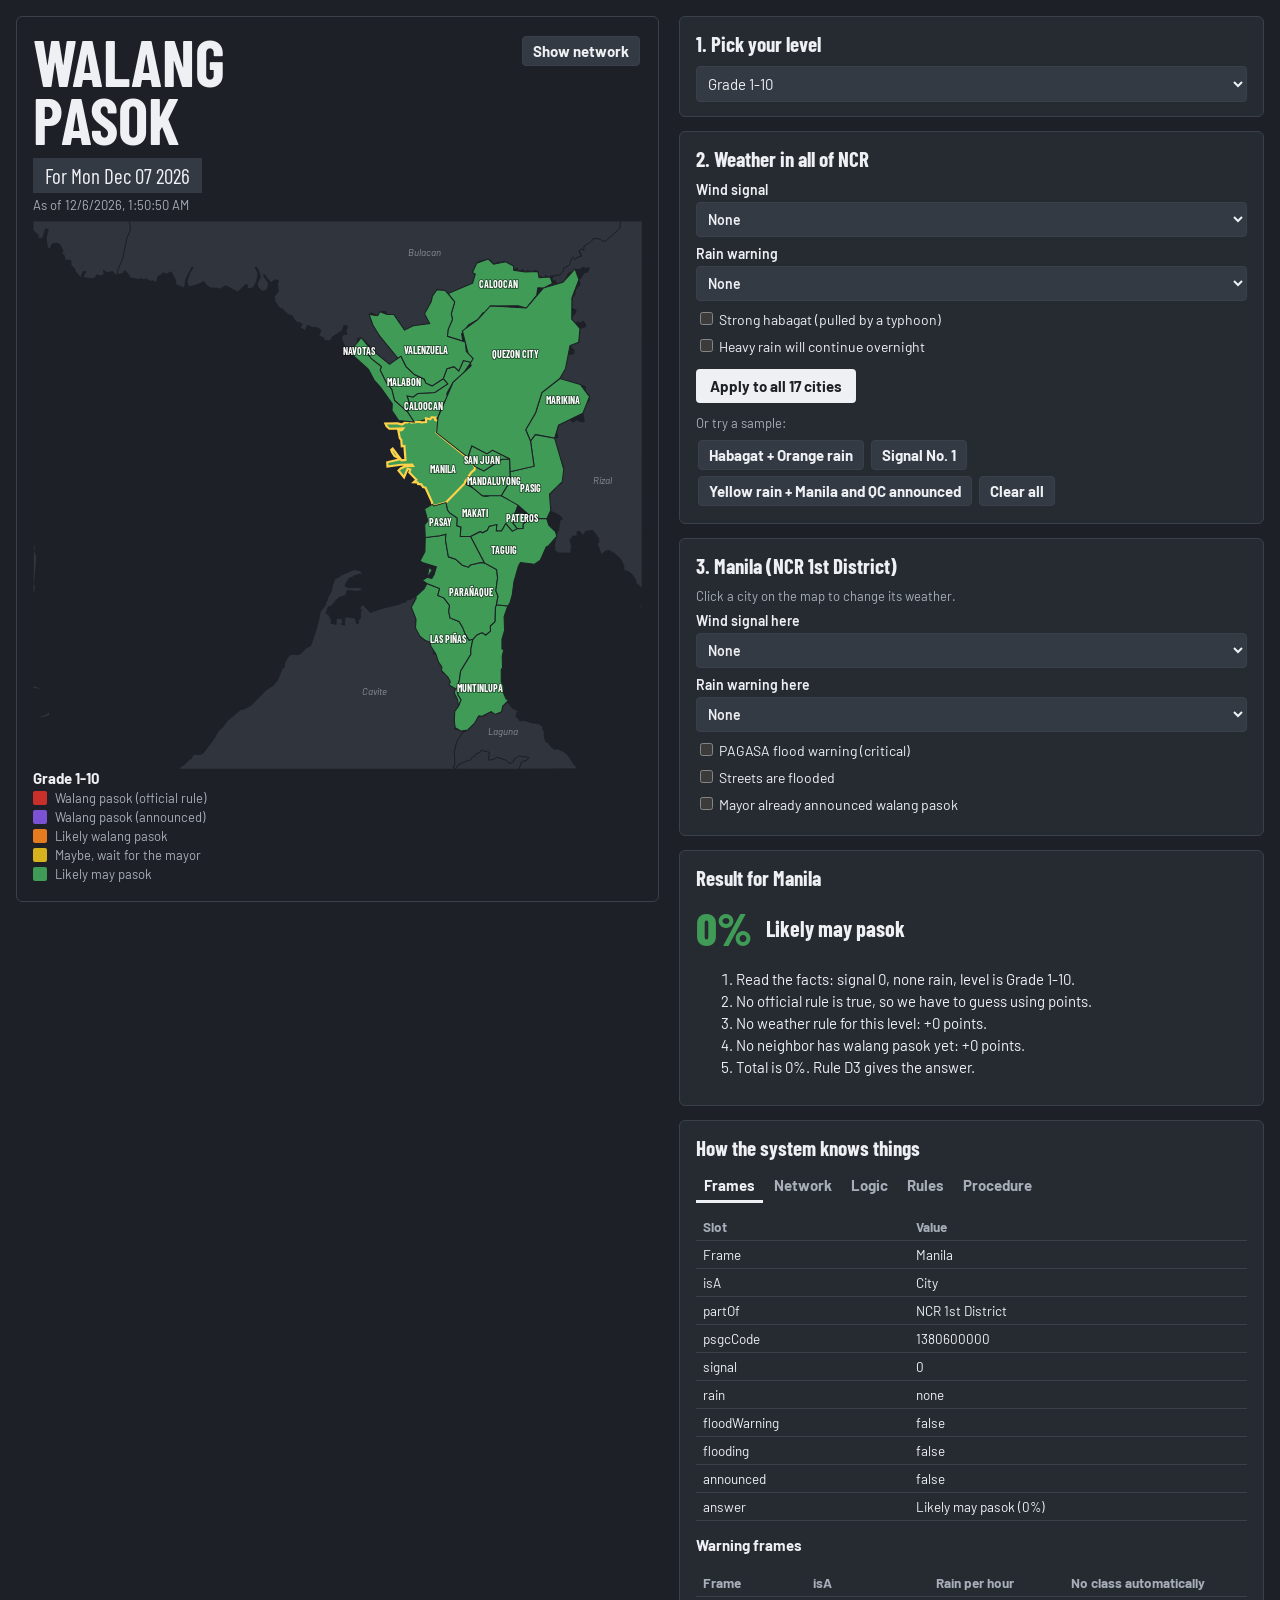
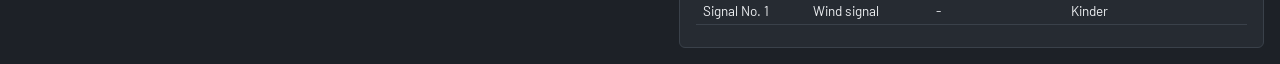
==== commit eeb8a98e: "Add files via upload" ====
--- a/index.html
+++ b/index.html
@@ -1,495 +1,112 @@
 <!DOCTYPE html>
 <html lang="en">
 <head>
-<meta charset="utf-8">
-<meta name="viewport" content="width=device-width, initial-scale=1, viewport-fit=cover">
-<title>Walang Pasok Predictor – NCR</title>
-<link rel="preconnect" href="https://fonts.googleapis.com">
-<link rel="preconnect" href="https://fonts.gstatic.com" crossorigin>
-<link href="https://fonts.googleapis.com/css2?family=Barlow+Condensed:wght@600;700;800&family=Barlow:wght@400;500;600;700&display=swap" rel="stylesheet">
-<style>
-:root{
-  --sea:#1d2127; --panel:#262b32; --panel2:#2e343c; --land:#5a6069; --land-hi:#6c737d; --prov:#30353d;
-  --ink:#eef0f3; --ink2:#b9bfc8; --ink3:#8a919b; --line:#3a414a;
-  --auto:#c9302c; --announced:#7b52d3; --likely:#e57b1f; --possible:#d6b21e; --pasok:#3f9b56; --none:#5a6069;
-  --focus:#ffd24a;
-  box-sizing:border-box;
-  padding-top:env(safe-area-inset-top,0px); padding-bottom:env(safe-area-inset-bottom,0px);
-}
-:root:not([data-theme="light"]){color-scheme:dark}
-@media (prefers-color-scheme: light){
-  :root:not([data-theme="dark"]){ --sea:#e7e9ec; --panel:#ffffff; --panel2:#f1f3f5; --land:#9aa0a8; --land-hi:#8a9099; --prov:#d3d7dc;
-    --ink:#1b1f24; --ink2:#434a53; --ink3:#69707a; --line:#d5d9de; --none:#9aa0a8; color-scheme:light}
-}
-:root[data-theme="light"]{ --sea:#e7e9ec; --panel:#ffffff; --panel2:#f1f3f5; --land:#9aa0a8; --land-hi:#8a9099; --prov:#d3d7dc;
-    --ink:#1b1f24; --ink2:#434a53; --ink3:#69707a; --line:#d5d9de; --none:#9aa0a8;}
-:root[data-theme="dark"]{ --sea:#1d2127; --panel:#262b32; --panel2:#2e343c; --land:#5a6069; --land-hi:#6c737d; --prov:#30353d;
-  --ink:#eef0f3; --ink2:#b9bfc8; --ink3:#8a919b; --line:#3a414a; --none:#5a6069;}
-*,*::before,*::after{box-sizing:inherit}
-html{scroll-padding-top:env(safe-area-inset-top,0px)}
-body{margin:0;background:var(--sea);color:var(--ink);font:400 15px/1.5 Barlow,"Segoe UI",Roboto,Arial,sans-serif}
-button,select,input{font:inherit;color:inherit}
-:focus-visible{outline:2px solid var(--focus);outline-offset:2px}
-.wrap{max-width:1280px;margin:0 auto;padding:20px 20px 40px;display:grid;grid-template-columns:minmax(0,1.15fr) minmax(0,1fr);gap:24px}
-@media (max-width:900px){.wrap{grid-template-columns:1fr;padding:14px}.legend{font-size:11px;padding:6px 8px}.poster-head{max-width:48%}}
-/* Poster side */
-.poster{position:relative;background:var(--sea);border:1px solid var(--line);border-radius:6px;overflow:hidden;align-self:start;
-  --sea:#1d2127;--prov:#30353d;--land:#5a6069;--ink:#eef0f3;--ink2:#b9bfc8;--ink3:#8a919b;--line:#3a414a;--panel:#262b32;--panel2:#3a414b;--none:#5a6069;color:var(--ink)}
-@media (min-width:901px){.poster{position:sticky;top:calc(12px + env(safe-area-inset-top,0px))}}
-.poster-head{position:absolute;left:22px;top:18px;z-index:2;pointer-events:none;max-width:48%}
-.title{font-family:"Barlow Condensed",Impact,sans-serif;font-weight:800;font-size:clamp(40px,5.4vw,74px);line-height:.88;letter-spacing:.5px;margin:0;color:var(--ink);text-transform:uppercase}
-.forday{display:inline-block;margin-top:14px;background:var(--panel2);color:var(--ink);padding:6px 12px 6px 10px;font-family:"Barlow Condensed",sans-serif;font-weight:700;font-size:clamp(17px,2.2vw,22px);clip-path:polygon(0 0,100% 0,94% 100%,0 100%);padding-right:26px}
-.asof{font-size:12.5px;color:var(--ink2);margin-top:4px;font-weight:600}
-.legend{position:absolute;left:22px;bottom:34px;max-width:44%;z-index:2;font-size:12.5px;background:color-mix(in srgb,var(--sea) 80%,transparent);padding:8px 10px;border-radius:4px}
-.legend h3{font:700 13px/1.2 "Barlow Condensed",sans-serif;margin:0 0 6px;color:var(--ink);letter-spacing:.3px}
-.legend div{display:flex;align-items:center;gap:8px;margin:3px 0;color:var(--ink2)}
-.sw{width:14px;height:14px;border-radius:2px;flex:none}
-svg.map{display:block;width:100%;height:auto}
-.prov{fill:var(--prov);stroke:var(--sea);stroke-width:.8}
-.city{stroke:var(--sea);stroke-width:1.2;cursor:pointer;transition:fill .25s}
-.city:hover{filter:brightness(1.12)}
-.city.sel{stroke:var(--focus);stroke-width:2.4}
-.city:focus-visible{outline:none;stroke:var(--focus);stroke-width:3}
-.clabel{font:700 11.5px "Barlow Condensed",sans-serif;fill:#fff;text-anchor:middle;pointer-events:none;paint-order:stroke;stroke:rgba(0,0,0,.45);stroke-width:2.2px;letter-spacing:.3px}
-.plabel{font:600 11px Barlow,sans-serif;fill:var(--ink3);text-anchor:middle;pointer-events:none;font-style:italic}
-.edge{stroke:var(--focus);stroke-width:1.4;opacity:.85}
-.edge.sus{stroke:#fff;stroke-width:2.4}
-.node{fill:var(--focus);stroke:#000;stroke-width:.6}
-.maptools{position:absolute;right:12px;top:12px;z-index:3;display:flex;gap:6px}
-.chip{background:var(--panel);border:1px solid var(--line);border-radius:999px;padding:5px 12px;font-size:13px;font-weight:600;cursor:pointer}
-.chip[aria-pressed="true"]{background:var(--ink);color:var(--sea);border-color:var(--ink)}
-.credit{position:absolute;left:22px;bottom:10px;font-size:10.5px;color:var(--ink3);z-index:2}
-/* Control side */
-.side{display:flex;flex-direction:column;gap:16px;min-width:0}
-.card{background:var(--panel);border:1px solid var(--line);border-radius:6px;padding:16px}
-.card h2{font:700 21px/1.1 "Barlow Condensed",sans-serif;margin:0 0 10px;letter-spacing:.2px}
-.card p.hint{margin:-4px 0 12px;color:var(--ink2);font-size:13.5px}
-.seg{display:flex;flex-wrap:wrap;gap:6px}
-.seg button{background:var(--panel2);border:1px solid var(--line);border-radius:4px;padding:6px 11px;cursor:pointer;font-weight:600;font-size:14px}
-.seg button[aria-pressed="true"]{background:var(--ink);color:var(--sea);border-color:var(--ink)}
-.grid2{display:grid;grid-template-columns:1fr 1fr;gap:10px 14px}
-@media (max-width:480px){.grid2{grid-template-columns:1fr}}
-label.f{display:flex;flex-direction:column;gap:4px;font-size:13px;color:var(--ink2);font-weight:600}
-select{background:var(--panel2);border:1px solid var(--line);border-radius:4px;padding:7px 8px}
-.chk{display:flex;gap:9px;align-items:flex-start;font-size:14px;margin:6px 0;cursor:pointer}
-.chk input{margin-top:3px;width:16px;height:16px;accent-color:var(--ink)}
-.chk small{display:block;color:var(--ink3);font-size:12px}
-.row{display:flex;gap:8px;flex-wrap:wrap;margin-top:12px}
-.btn{background:var(--ink);color:var(--sea);border:0;border-radius:4px;padding:8px 14px;font-weight:700;cursor:pointer}
-.btn.ghost{background:transparent;color:var(--ink);border:1px solid var(--line)}
-.verdict{display:flex;gap:14px;align-items:center;margin-bottom:10px}
-.big{font:800 44px/1 "Barlow Condensed",sans-serif;min-width:88px}
-.vlab{font:700 22px/1.1 "Barlow Condensed",sans-serif}
-.vsub{color:var(--ink2);font-size:13.5px}
-.bar{height:8px;background:var(--panel2);border-radius:4px;overflow:hidden;margin:4px 0 12px}
-.bar i{display:block;height:100%}
-ol.trace{margin:0;padding-left:20px;font-size:14px}
-ol.trace li{margin:4px 0}
-ol.trace li.hit{color:var(--ink)} ol.trace li.miss{color:var(--ink3)}
-.tabs{display:flex;gap:4px;flex-wrap:wrap;border-bottom:1px solid var(--line);margin:-4px 0 12px}
-.tabs button{background:none;border:0;border-bottom:3px solid transparent;padding:7px 10px;cursor:pointer;font-weight:700;color:var(--ink2)}
-.tabs button[aria-selected="true"]{color:var(--ink);border-color:var(--ink)}
-.kb{font-size:14px;max-height:430px;overflow:auto}
-.kb table{border-collapse:collapse;width:100%;font-size:13.5px}
-.kb th,.kb td{text-align:left;padding:6px 8px;border-bottom:1px solid var(--line);vertical-align:top}
-.kb th{color:var(--ink2);font-weight:700;font-size:12.5px}
-.kb tr.fired td{background:color-mix(in srgb,var(--likely) 20%,transparent)}
-.logic{font-family:"Barlow",sans-serif;background:var(--panel2);border-radius:4px;padding:10px 12px;line-height:1.7;white-space:pre-wrap;font-size:13.5px}
-.logic b{color:var(--ink)}
-.note{font-size:12.5px;color:var(--ink3);margin-top:10px}
-.pill{display:inline-block;padding:1px 8px;border-radius:999px;font-size:12px;font-weight:700;color:#fff}
-.sources{font-size:12.5px;color:var(--ink2)}
-.sources li{margin:3px 0}
-@media (max-width:640px){
-  .poster{padding:14px 14px 10px}
-  .poster-head,.legend,.credit{position:static;max-width:none}
-  .poster-head{margin-bottom:4px}
-  .legend{background:none;padding:6px 0 0}
-  .credit{margin-top:6px}
-  .title{font-size:52px}
-  .maptools{position:static;margin:8px 0 0}
-}
-@media (prefers-reduced-motion: reduce){*{transition:none!important}}
-</style>
+  <meta charset="utf-8">
+  <meta name="viewport" content="width=device-width, initial-scale=1">
+  <title>Walang Pasok Predictor - NCR</title>
+  <link href="https://fonts.googleapis.com/css2?family=Barlow+Condensed:wght@700;800&family=Barlow:wght@400;600;700&display=swap" rel="stylesheet">
+  <link rel="stylesheet" href="style.css">
 </head>
 <body>
-<div class="wrap">
-  <section class="poster" aria-label="NCR prediction map">
-    <div class="poster-head">
-      <h1 class="title">Walang<br>Pasok</h1>
-      <div class="forday" id="forday">For the next school day</div>
-      <div class="asof" id="asof"></div>
-    </div>
-    <div class="maptools">
-      <button class="chip" id="netBtn" aria-pressed="false">Show network</button>
-    </div>
-    <svg class="map" id="map" role="group" aria-label="Map of NCR cities"></svg>
+<div class="page">
+
+  <!-- LEFT SIDE: the big map -->
+  <div class="poster">
+    <h1>WALANG<br>PASOK</h1>
+    <div class="for-day" id="forDay"></div>
+    <div class="as-of" id="asOf"></div>
+    <button class="small-btn" onclick="toggleNetwork()" id="networkBtn">Show network</button>
+    <svg id="map"></svg>
     <div class="legend" id="legend"></div>
-    <div class="credit">Boundaries: PSA/NAMRIA-based 2023 dataset (faeldon/philippines-json-maps)</div>
-  </section>
+  </div>
 
+  <!-- RIGHT SIDE: the controls -->
   <div class="side">
-    <div class="card">
-      <h2>1. Who is asking?</h2>
-      <p class="hint">Suspension rules differ by grade level, so pick yours first.</p>
-      <div class="seg" id="levelSeg" role="group" aria-label="School level">
-        <button data-v="K">Kindergarten</button>
-        <button data-v="G">Grades 1–10</button>
-        <button data-v="S">Senior high (11–12)</button>
-        <button data-v="C">College</button>
-      </div>
-      <label class="f" style="margin-top:12px">Prediction is for
-        <select id="dateSel"></select>
-      </label>
+
+    <div class="box">
+      <h2>1. Pick your level</h2>
+      <select id="levelPick" onchange="changeLevel()">
+        <option value="Kinder">Kinder</option>
+        <option value="Grade 1-10" selected>Grade 1-10</option>
+        <option value="Senior High">Senior High (11-12)</option>
+        <option value="College">College</option>
+      </select>
     </div>
 
-    <div class="card">
-      <h2>2. Weather over NCR</h2>
-      <p class="hint">PAGASA warnings are often raised for all of Metro Manila. Set them here, then fine-tune single cities below.</p>
-      <div class="grid2">
-        <label class="f">Tropical Cyclone Wind Signal
-          <select id="allTcws"><option value="0">None</option><option value="1">Signal No. 1</option><option value="2">Signal No. 2</option><option value="3">Signal No. 3</option><option value="4">Signal No. 4</option><option value="5">Signal No. 5</option></select>
-        </label>
-        <label class="f">Rainfall warning
-          <select id="allRain"><option value="none">None</option><option value="yellow">Yellow (7.5–15 mm/hr)</option><option value="orange">Orange (15–30 mm/hr)</option><option value="red">Red (over 30 mm/hr)</option></select>
-        </label>
-      </div>
-      <label class="chk"><input type="checkbox" id="habagat"><span>Habagat enhanced by a typhoon<small>Southwest monsoon pulled in by a nearby cyclone</small></span></label>
-      <label class="chk"><input type="checkbox" id="continues"><span>Heavy rain forecast to continue overnight<small>From PAGASA's heavy rainfall outlook or advisory</small></span></label>
-      <div class="row">
-        <button class="btn" id="applyAll">Apply to all 17 LGUs</button>
-      </div>
-      <div class="row" aria-label="Sample scenarios">
-        <button class="btn ghost" data-preset="habagat">Scenario: Habagat, orange warning</button>
-        <button class="btn ghost" data-preset="signal1">Scenario: Signal No. 1</button>
-        <button class="btn ghost" data-preset="yellow">Scenario: Yellow + Manila, QC announced</button>
-        <button class="btn ghost" data-preset="clear">Clear all</button>
-      </div>
+    <div class="box">
+      <h2>2. Weather in all of NCR</h2>
+      <label>Wind signal
+        <select id="allSignal">
+          <option value="0">None</option><option value="1">Signal No. 1</option><option value="2">Signal No. 2</option>
+          <option value="3">Signal No. 3</option><option value="4">Signal No. 4</option><option value="5">Signal No. 5</option>
+        </select>
+      </label>
+      <label>Rain warning
+        <select id="allRain">
+          <option value="none">None</option><option value="yellow">Yellow (7.5-15 mm/hr)</option>
+          <option value="orange">Orange (15-30 mm/hr)</option><option value="red">Red (over 30 mm/hr)</option>
+        </select>
+      </label>
+      <label class="check"><input type="checkbox" id="habagatBox" onchange="changeExtras()"> Strong habagat (pulled by a typhoon)</label>
+      <label class="check"><input type="checkbox" id="continuesBox" onchange="changeExtras()"> Heavy rain will continue overnight</label>
+      <button class="big-btn" onclick="applyToAll()">Apply to all 17 cities</button>
+      <p class="hint">Or try a sample:</p>
+      <button class="small-btn" onclick="sample('habagat')">Habagat + Orange rain</button>
+      <button class="small-btn" onclick="sample('signal1')">Signal No. 1</button>
+      <button class="small-btn" onclick="sample('yellow')">Yellow rain + Manila and QC announced</button>
+      <button class="small-btn" onclick="sample('clear')">Clear all</button>
     </div>
 
-    <div class="card">
+    <div class="box">
       <h2 id="cityTitle">3. City</h2>
-      <p class="hint">Tap a city on the map to edit its local conditions.</p>
-      <div class="grid2">
-        <label class="f">Signal in this city
-          <select id="cTcws"><option value="0">None</option><option value="1">Signal No. 1</option><option value="2">Signal No. 2</option><option value="3">Signal No. 3</option><option value="4">Signal No. 4</option><option value="5">Signal No. 5</option></select>
-        </label>
-        <label class="f">Rainfall warning here
-          <select id="cRain"><option value="none">None</option><option value="yellow">Yellow</option><option value="orange">Orange</option><option value="red">Red</option></select>
-        </label>
-      </div>
-      <label class="chk"><input type="checkbox" id="cFloodWarn"><span>PAGASA flood warning at critical level</span></label>
-      <label class="chk"><input type="checkbox" id="cFlooding"><span>Flooding reported on roads or schools<small>No official warning, but streets are underwater</small></span></label>
-      <label class="chk"><input type="checkbox" id="cAnnounced"><span>Mayor already announced walang pasok for this level</span></label>
+      <p class="hint">Click a city on the map to change its weather.</p>
+      <label>Wind signal here
+        <select id="citySignal" onchange="changeCity()">
+          <option value="0">None</option><option value="1">Signal No. 1</option><option value="2">Signal No. 2</option>
+          <option value="3">Signal No. 3</option><option value="4">Signal No. 4</option><option value="5">Signal No. 5</option>
+        </select>
+      </label>
+      <label>Rain warning here
+        <select id="cityRain" onchange="changeCity()">
+          <option value="none">None</option><option value="yellow">Yellow</option><option value="orange">Orange</option><option value="red">Red</option>
+        </select>
+      </label>
+      <label class="check"><input type="checkbox" id="cityFloodWarning" onchange="changeCity()"> PAGASA flood warning (critical)</label>
+      <label class="check"><input type="checkbox" id="cityFlooding" onchange="changeCity()"> Streets are flooded</label>
+      <label class="check"><input type="checkbox" id="cityAnnounced" onchange="changeCity()"> Mayor already announced walang pasok</label>
     </div>
 
-    <div class="card" aria-live="polite">
-      <h2 id="resTitle">Result</h2>
-      <div class="verdict"><div class="big" id="bigNum">–</div><div><div class="vlab" id="vlab"></div><div class="vsub" id="vsub"></div></div></div>
-      <div class="bar"><i id="barFill"></i></div>
-      <ol class="trace" id="trace"></ol>
+    <div class="box">
+      <h2 id="resultTitle">Result</h2>
+      <div class="result">
+        <span class="percent" id="percent"></span>
+        <span class="answer" id="answer"></span>
+      </div>
+      <ol id="steps"></ol>
     </div>
 
-    <div class="card">
-      <h2>Knowledge base</h2>
-      <div class="tabs" role="tablist" id="tabs">
-        <button role="tab" data-t="logic">Logical</button>
-        <button role="tab" data-t="frame">Frames</button>
-        <button role="tab" data-t="net">Network</button>
-        <button role="tab" data-t="proc">Procedural</button>
-        <button role="tab" data-t="rules">Rules</button>
-        <button role="tab" data-t="src">Sources</button>
+    <div class="box">
+      <h2>How the system knows things</h2>
+      <div class="tabs">
+        <button onclick="openTab('frames')">Frames</button>
+        <button onclick="openTab('network')">Network</button>
+        <button onclick="openTab('logic')">Logic</button>
+        <button onclick="openTab('rules')">Rules</button>
+        <button onclick="openTab('procedure')">Procedure</button>
       </div>
-      <div class="kb" id="kb" role="tabpanel"></div>
+      <div id="tabBox"></div>
     </div>
+
   </div>
 </div>
 
-<script>
-const GEO = {"W": 700, "H": 630, "cities": {"Las Piñas": {"d": "M505.4,480.7L503.1,491.8L503.1,497.9L491.3,517.3L490.0,527.2L487.2,536.7L488.6,545.1L491.9,550.1L489.0,557.5L487.8,550.1L484.0,542.1L485.5,537.4L478.0,533.2L479.5,529.4L476.9,524.2L469.3,516.4L469.9,512.7L465.8,506.5L462.9,497.6L457.2,488.8L456.3,483.8L450.7,482.0L444.5,477.0L439.5,467.6L440.1,457.4L434.7,443.7L440.2,433.6L440.0,431.2L449.5,422.4L452.6,416.5L467.2,422.4L465.1,430.2L472.0,433.0L478.6,441.8L477.7,448.5L479.1,456.1L489.5,460.1L493.7,467.0L496.5,474.3L501.0,481.6L505.4,480.7Z", "lx": 476.8, "ly": 480.6, "district": "NCR 4th District", "type": "City", "psgc": 1380200000}, "Makati": {"d": "M553.9,335.7L557.7,339.2L551.6,347.2L556.4,353.5L550.7,356.6L543.2,347.7L538.4,356.1L532.3,356.1L532.9,348.8L524.1,350.9L522.1,355.4L516.5,358.3L513.8,357.0L502.9,362.5L490.8,362.6L491.6,351.8L486.9,350.2L487.2,341.2L478.6,335.5L476.2,332.1L474.5,323.5L495.9,301.6L507.6,307.8L516.2,315.6L520.5,316.5L527.8,314.7L537.1,315.1L546.8,319.5L557.2,326.5L553.9,335.7Z", "lx": 508.0, "ly": 335.8, "district": "NCR 4th District", "type": "City", "psgc": 1380300000}, "Muntinlupa": {"d": "M545.5,442.4L541.3,454.4L541.8,470.5L538.8,480.6L538.8,491.5L540.8,493.0L539.1,500.1L539.5,513.5L538.0,515.3L538.0,528.9L540.9,535.4L540.7,542.4L543.5,549.0L546.2,550.8L539.6,557.6L538.4,564.0L531.0,567.0L526.5,563.8L515.9,569.0L512.2,568.6L507.4,576.8L499.5,584.8L492.1,586.1L485.1,582.1L484.1,574.6L484.6,563.5L489.0,557.5L491.9,550.1L488.6,545.1L487.2,536.7L490.0,527.2L491.3,517.3L503.1,497.9L503.1,491.8L505.4,480.7L509.9,475.6L516.1,472.8L520.1,475.7L525.7,471.2L525.3,465.4L530.7,460.6L531.3,443.7L532.5,441.0L545.5,442.4Z", "lx": 513.8, "ly": 537.1, "district": "NCR 4th District", "type": "City", "psgc": 1380800000}, "Parañaque": {"d": "M518.7,392.8L532.7,400.4L533.8,410.0L531.8,424.7L534.3,431.1L532.5,441.0L531.3,443.7L530.7,460.6L525.3,465.4L525.7,471.2L520.1,475.7L516.1,472.8L509.9,475.6L505.4,480.7L501.0,481.6L496.5,474.3L493.7,467.0L489.5,460.1L479.1,456.1L477.7,448.5L478.6,441.8L472.0,433.0L465.1,430.2L467.2,422.4L452.6,416.5L447.2,413.1L453.0,409.2L455.0,398.2L458.7,400.9L453.1,409.6L458.2,410.8L460.9,406.3L463.5,397.5L448.3,392.8L444.7,390.6L450.3,379.9L450.7,363.7L467.3,361.6L474.5,359.9L473.9,366.6L477.3,385.9L485.5,388.6L493.4,395.5L500.4,397.8L502.5,395.3L514.5,392.5L518.7,392.8Z", "lx": 503.3, "ly": 427.4, "district": "NCR 4th District", "type": "City", "psgc": 1381000000}, "Pasay": {"d": "M474.5,323.5L476.2,332.1L478.6,335.5L487.2,341.2L486.9,350.2L491.6,351.8L490.8,362.6L502.9,362.5L518.7,392.8L514.5,392.5L502.5,395.3L500.4,397.8L493.4,395.5L485.5,388.6L477.3,385.9L473.9,366.6L474.5,359.9L467.3,361.6L450.7,363.7L450.1,348.8L453.7,344.5L449.9,330.8L458.8,325.5L460.8,327.4L474.5,323.5Z", "lx": 468.0, "ly": 346.1, "district": "NCR 4th District", "type": "City", "psgc": 1381100000}, "Taguig": {"d": "M545.5,442.4L532.5,441.0L534.3,431.1L531.8,424.7L533.8,410.0L532.7,400.4L518.7,392.8L502.9,362.5L513.8,357.0L516.5,358.3L522.1,355.4L524.1,350.9L532.9,348.8L532.3,356.1L538.4,356.1L543.2,347.7L550.7,356.6L556.4,353.5L563.2,353.4L563.3,348.2L570.5,342.0L590.3,342.2L592.6,349.5L600.3,357.0L601.8,362.2L592.5,373.0L589.7,374.4L582.9,389.7L576.2,394.4L560.0,392.4L557.6,396.8L552.5,414.8L550.7,429.2L547.8,439.4L545.5,442.4Z", "lx": 541.1, "ly": 379.1, "district": "NCR 4th District", "type": "City", "psgc": 1381500000}, "Pateros": {"d": "M570.5,342.0L563.3,348.2L563.2,353.4L556.4,353.5L551.6,347.2L557.7,339.2L553.9,335.7L561.9,335.1L567.8,338.4L570.5,342.0Z", "lx": 562.0, "ly": 342.2, "district": "NCR 4th District", "type": "Municipality", "psgc": 1381701000}, "Mandaluyong": {"d": "M547.7,273.5L548.5,298.6L538.2,315.7L516.2,315.6L496.6,299.4L507.5,282.0L518.0,287.2L538.7,273.8L547.7,273.5Z", "lx": 529.4, "ly": 299.2, "district": "NCR 2nd District", "type": "City", "psgc": 1380500000}, "Marikina": {"d": "M599.4,249.7L577.3,245.5L571.7,253.0L566.1,239.8L577.4,220.6L584.7,197.2L605.3,181.0L628.8,187.9L639.4,201.8L631.8,220.9L603.8,234.6L599.4,249.7Z", "lx": 609.3, "ly": 206.7, "district": "NCR 2nd District", "type": "City", "psgc": 1380700000}, "Pasig": {"d": "M599.4,249.7L609.8,285.3L608.1,299.4L593.4,314.0L594.9,332.3L590.3,342.2L574.2,341.4L557.2,326.5L538.2,315.7L548.5,298.6L548.3,288.0L575.7,281.7L571.7,253.0L577.3,245.5L599.4,249.7Z", "lx": 571.5, "ly": 307.1, "district": "NCR 2nd District", "type": "City", "psgc": 1381200000}, "Quezon City": {"d": "M605.3,181.0L584.7,197.2L577.4,220.6L566.1,239.8L571.7,253.0L575.7,281.7L548.3,288.0L547.7,273.5L528.0,263.5L521.6,267.6L504.2,258.6L499.7,271.7L463.7,243.4L465.4,225.6L482.6,185.5L503.4,166.4L493.4,126.3L510.8,113.5L525.4,97.6L566.9,100.0L586.3,77.1L608.9,70.4L622.8,55.1L627.2,67.3L619.2,88.4L619.0,112.8L628.4,123.5L627.0,139.4L617.0,143.3L611.9,169.4L605.3,181.0Z", "lx": 554.2, "ly": 153.6, "district": "NCR 2nd District", "type": "City", "psgc": 1381300000}, "San Juan": {"d": "M547.7,273.5L538.7,273.8L518.0,287.2L507.5,282.0L499.7,271.7L504.2,258.6L521.6,267.6L528.0,263.5L547.7,273.5Z", "lx": 515.5, "ly": 275.2, "district": "NCR 2nd District", "type": "City", "psgc": 1381400000}, "Manila": {"d": "M457.9,225.5L462.5,225.7L462.0,228.4L467.5,230.5L463.7,243.4L504.4,276.1L507.7,283.1L507.4,285.7L503.5,288.9L496.6,299.4L495.9,301.6L474.8,323.2L460.8,327.4L458.9,325.6L458.3,322.6L451.0,306.5L448.2,305.8L446.2,302.6L442.4,302.1L441.8,300.3L437.4,300.2L440.5,297.2L432.4,289.0L433.5,285.5L430.4,284.7L426.3,294.7L420.0,286.7L422.4,284.4L428.2,281.7L436.6,281.4L435.7,280.0L422.6,280.1L407.3,282.1L407.0,277.2L420.4,274.1L419.2,271.8L415.5,270.1L412.6,265.8L411.6,262.9L413.2,261.6L423.3,274.9L428.0,274.5L426.7,258.5L423.7,258.8L423.1,251.3L421.5,249.5L419.8,240.9L424.0,240.2L425.4,238.2L409.4,238.7L406.2,235.6L404.9,232.7L419.2,232.6L423.9,233.8L427.9,231.3L430.2,231.5L432.6,229.8L434.6,231.6L444.8,230.7L445.8,231.4L451.6,231.0L451.5,226.7L456.5,227.9L457.9,225.5Z", "lx": 471.1, "ly": 286.0, "district": "NCR 1st District", "type": "City", "psgc": 1380600000}, "Caloocan": {"d": "M493.9,138.0L476.2,132.5L476.9,124.7L482.0,113.2L480.6,106.6L484.5,93.0L477.0,83.3L505.1,71.4L508.2,60.9L504.9,59.3L509.8,48.5L523.1,43.8L529.2,49.6L543.1,46.9L552.1,51.8L552.3,56.6L565.5,58.6L580.0,57.9L581.5,65.2L594.2,64.2L596.9,71.8L586.3,77.1L580.1,76.8L578.7,85.4L566.9,100.0L557.5,97.5L525.4,97.6L521.9,105.2L517.1,105.4L510.8,113.5L500.4,119.3L492.5,129.7L493.9,138.0ZM503.3,162.3L494.6,174.6L482.6,185.5L475.5,198.1L475.9,201.9L468.7,215.9L465.4,225.6L437.9,231.0L430.2,219.2L433.4,212.1L429.7,201.1L436.8,202.2L442.1,198.2L461.7,197.0L476.5,187.2L471.3,181.2L475.6,169.8L483.7,167.4L489.2,172.3L494.5,160.3L503.3,162.3Z", "lx": 534.7, "ly": 73.4, "district": "NCR 3rd District", "type": "City", "psgc": 1380100000, "extra": [449.0, 213.1]}, "Malabon": {"d": "M409.7,164.7L422.8,155.3L428.7,167.3L438.3,176.4L449.7,181.8L451.5,186.4L458.6,189.4L471.3,181.2L476.5,187.2L461.7,197.0L442.1,198.2L436.8,202.2L429.7,201.1L433.4,212.1L430.2,219.2L415.4,206.2L412.2,193.5L405.9,185.6L398.9,171.5L400.2,167.2L389.0,158.4L383.2,151.4L387.9,147.0L409.7,164.7Z", "lx": 425.8, "ly": 185.7, "district": "NCR 3rd District", "type": "City", "psgc": 1380400000}, "Navotas": {"d": "M387.9,147.0L383.2,151.4L389.0,158.4L400.2,167.2L398.9,171.5L405.9,185.6L412.2,193.5L415.4,206.2L430.2,219.2L437.9,231.0L420.2,229.3L412.5,217.9L412.8,209.9L399.6,191.4L391.9,182.8L385.5,170.4L363.6,150.7L377.1,134.1L387.9,147.0Z", "lx": 375.1, "ly": 150.0, "district": "NCR 3rd District", "type": "City", "psgc": 1380900000}, "Valenzuela": {"d": "M473.6,79.9L484.5,93.0L480.6,106.6L482.0,113.2L476.9,124.7L476.2,132.5L496.6,139.1L497.9,149.9L505.8,158.1L503.3,162.3L494.5,160.3L489.2,172.3L483.7,167.4L475.6,169.8L471.3,181.2L458.6,189.4L451.5,186.4L449.7,181.8L438.3,176.4L428.7,167.3L422.8,155.3L419.1,157.5L398.0,131.7L391.0,120.5L386.2,107.4L396.0,108.8L398.8,104.2L406.9,107.5L414.5,107.5L426.9,125.4L436.8,120.4L455.8,117.8L449.9,106.7L457.6,92.7L458.8,86.8L464.0,78.9L473.6,79.9Z", "lx": 452.1, "ly": 149.1, "district": "NCR 3rd District", "type": "City", "psgc": 1381600000}}, "bg": [{"name": "Cavite", "lx": 392, "ly": 545, "area": 0.02634432096813445, "d": "M493.2,588.1L486.8,598.6L484.1,610.0L484.8,624.9L482.4,627.7L485.6,629.4L488.5,624.9L499.1,620.0L502.5,619.5L504.8,615.9L507.7,614.5L509.0,612.2L513.8,610.2L514.8,608.1L524.5,610.3L523.3,619.4L528.7,618.7L533.1,616.0L544.1,619.6L546.2,622.5L549.9,622.8L551.9,621.1L552.6,618.6L558.4,614.7L569.9,616.3L567.5,619.6L561.2,621.8L558.4,629.9L165.9,629.9L174.5,624.2L180.7,617.9L181.7,618.1L183.1,614.8L186.1,612.7L191.9,613.1L195.5,611.6L207.0,596.3L213.5,585.3L217.5,582.2L223.0,574.6L239.6,560.6L241.4,561.4L250.7,556.5L267.8,538.8L276.6,533.2L281.3,526.9L287.0,512.9L288.4,513.7L289.5,507.2L292.5,501.6L296.3,497.9L304.1,498.3L307.4,497.3L313.8,490.7L319.0,488.1L325.8,468.5L330.4,448.7L336.1,441.4L336.8,437.6L338.5,435.6L338.2,433.3L342.9,425.4L344.4,417.4L347.0,411.2L352.4,408.9L354.4,406.7L369.2,400.6L375.1,401.7L378.3,403.7L377.6,405.8L374.6,405.8L369.2,407.5L366.3,409.8L363.8,409.9L359.0,417.3L359.0,419.9L363.6,421.6L371.0,420.9L378.3,421.9L377.7,423.8L373.7,425.5L361.6,424.5L360.3,425.4L359.6,430.0L351.2,432.7L350.4,434.8L348.8,434.9L343.2,441.8L339.0,443.8L336.5,451.3L339.2,451.7L342.9,458.6L342.2,462.2L348.3,463.6L348.6,456.4L354.9,456.9L356.0,460.9L354.0,463.3L358.0,464.6L358.2,455.4L360.7,455.0L370.0,456.2L372.1,463.3L373.9,462.3L374.0,459.0L376.7,455.5L376.1,450.5L377.6,446.5L374.8,445.6L378.3,441.2L379.4,441.0L387.4,449.9L399.7,445.4L417.4,441.3L429.2,437.1L429.6,434.8L433.1,435.2L439.0,431.7L441.5,436.1L438.6,435.9L436.7,438.6L438.8,439.2L438.6,441.2L434.7,443.7L440.1,457.4L439.2,459.9L439.5,467.6L442.0,470.6L444.5,477.0L450.7,482.0L456.3,483.8L457.2,488.8L460.3,493.3L459.9,497.5L462.9,497.6L464.3,499.6L465.8,506.5L469.9,512.7L469.3,516.4L471.1,519.5L473.6,520.1L476.9,524.2L479.5,529.4L478.0,533.2L485.5,537.4L484.0,542.1L487.8,550.1L490.0,550.7L488.1,560.3L484.6,563.5L484.1,574.6L485.1,582.1L484.3,583.7L495.6,586.3L493.2,588.1ZM8.0,570.3L6.5,569.3L15.3,566.9L18.7,563.3L19.4,567.6L13.5,570.3L8.0,570.3ZM0.0,533.9L8.5,536.4L8.7,537.8L0.7,537.2L0.0,538.2L0.0,533.9Z"}, {"name": "Laguna", "lx": 540, "ly": 591, "area": 0.003728301884656299, "d": "M558.5,629.8L561.2,621.8L567.5,619.6L569.9,616.3L558.4,614.7L552.6,618.6L551.9,621.1L549.9,622.8L546.2,622.5L544.1,619.6L533.1,616.0L528.7,618.7L523.3,619.4L524.5,610.3L514.8,608.1L513.8,610.2L509.0,612.2L507.7,614.5L504.8,615.9L502.5,619.5L499.1,620.0L488.5,624.9L485.6,629.4L482.4,627.7L484.8,624.9L484.1,610.0L486.8,598.6L493.2,588.1L499.5,584.8L507.4,576.8L508.2,573.0L510.7,571.7L512.2,568.6L515.9,569.0L520.1,567.9L521.1,566.1L526.5,563.8L528.6,561.3L531.0,567.0L538.4,564.0L539.6,557.6L545.1,552.9L551.0,560.0L558.0,563.2L555.6,565.3L555.1,569.9L557.1,571.0L559.6,574.5L564.3,573.8L573.0,576.7L580.5,577.5L586.2,581.0L585.4,583.7L587.7,587.2L587.1,591.7L589.4,598.8L591.4,599.0L595.5,604.4L598.8,606.9L603.3,606.7L610.1,609.9L615.0,614.1L621.9,625.1L626.6,629.5L558.5,629.8Z"}, {"name": "Rizal", "lx": 654, "ly": 302, "area": 0.02065834481240187, "d": "M699.9,445.4L698.2,443.9L697.5,441.4L700.0,441.3L699.9,445.4ZM699.9,422.0L692.7,415.6L692.9,413.1L688.1,405.7L682.4,402.0L679.3,402.3L678.7,395.6L675.7,388.9L667.1,381.0L665.4,381.7L664.0,379.2L659.4,378.3L653.0,383.1L648.6,371.4L650.3,368.3L649.8,364.0L642.9,355.4L634.9,356.5L632.2,361.7L628.0,356.3L625.0,357.4L625.3,361.7L619.7,362.2L619.2,364.7L616.9,366.1L619.2,375.9L618.1,376.5L618.1,381.5L604.5,381.5L599.9,379.2L599.1,373.6L601.5,360.4L602.9,355.5L603.8,355.5L605.6,343.5L608.9,342.4L604.0,337.6L596.1,334.0L594.9,332.3L594.9,327.4L592.7,325.4L594.8,322.7L592.2,320.8L593.4,314.0L599.3,308.4L598.3,307.1L606.9,301.8L608.1,299.4L607.6,290.9L601.3,289.4L602.9,285.3L609.8,285.3L608.6,279.0L604.1,271.3L599.5,255.9L599.4,249.7L603.2,248.8L601.8,242.1L603.8,234.6L607.5,229.8L611.8,230.2L613.6,228.1L616.3,227.6L620.2,231.1L625.9,228.2L627.7,230.4L633.6,230.8L631.8,220.9L635.1,208.6L639.1,207.2L639.4,201.8L634.3,194.3L635.0,190.6L628.8,187.9L627.1,189.7L627.5,191.8L623.6,192.4L620.6,186.0L615.7,184.9L609.0,186.7L610.0,184.1L605.3,181.0L611.9,169.4L610.6,162.0L611.0,155.7L614.9,153.0L620.0,153.5L621.5,152.1L621.9,148.5L617.0,143.3L616.5,138.7L618.9,135.0L627.0,139.4L628.2,127.9L627.5,125.5L628.4,123.5L634.7,121.6L635.3,119.6L632.6,115.1L628.8,116.9L625.6,115.7L623.4,118.7L619.0,112.8L619.8,109.1L622.6,106.8L624.2,102.6L618.5,99.3L619.4,95.8L618.7,92.6L619.9,90.6L619.2,88.4L622.0,85.6L622.9,82.8L623.4,78.0L625.3,77.7L625.5,75.6L627.9,74.2L628.7,71.9L627.2,67.3L629.2,66.1L633.3,59.5L637.3,58.8L639.5,54.2L637.9,53.1L636.1,54.6L632.1,53.2L627.6,55.8L622.8,55.1L619.5,58.4L614.9,59.9L613.2,64.5L608.9,70.4L603.1,71.8L599.5,68.3L596.8,68.6L596.4,64.3L602.5,61.8L604.5,62.7L609.4,57.4L607.9,56.7L609.6,53.9L615.2,51.4L617.0,49.0L618.7,43.2L620.6,41.2L623.0,44.5L625.2,41.4L629.8,40.8L630.2,38.4L627.2,34.1L630.4,32.1L632.6,33.8L633.1,28.9L638.3,25.4L639.4,23.2L641.8,23.2L643.3,20.4L650.1,20.2L655.1,23.3L658.4,22.8L674.0,8.5L675.1,0.0L700.0,0.0L699.9,422.0Z"}, {"name": "Bataan", "lx": 2, "ly": 397, "area": 0.00011313770097807054, "d": "M1.4,358.7L0.0,361.6L0.0,358.4L1.4,358.7ZM0.5,365.4L2.9,375.7L1.5,378.3L4.3,386.1L1.6,417.8L2.9,419.2L1.7,427.7L0.0,428.1L0.5,365.4Z"}, {"name": "Bulacan", "lx": 343, "ly": 61, "area": 0.030270592877012333, "d": "M675.1,0.0L674.0,8.5L658.4,22.8L655.1,23.3L650.1,20.2L643.3,20.4L641.8,23.2L633.1,28.9L632.6,33.8L630.4,32.1L627.2,34.1L629.8,40.8L625.2,41.4L623.0,44.5L620.6,41.2L618.7,43.2L617.0,49.0L615.2,51.4L609.6,53.9L609.4,57.4L604.5,62.7L602.5,61.8L591.2,64.2L589.1,62.2L587.8,65.7L585.8,65.8L583.8,63.3L581.5,65.2L580.0,57.9L576.6,56.8L573.6,58.7L570.0,58.3L568.9,56.4L565.5,58.6L562.6,55.3L561.0,57.0L556.5,57.5L556.7,53.7L552.3,56.6L552.1,51.8L547.7,49.2L545.6,49.9L543.1,46.9L534.4,47.3L529.2,49.6L526.7,48.0L526.4,45.8L523.1,43.8L512.5,46.4L509.8,48.5L507.5,54.4L508.3,57.1L504.9,57.2L504.9,59.3L508.2,60.9L505.1,71.4L486.7,79.2L486.0,82.2L477.0,83.3L473.6,79.9L464.0,78.9L462.8,83.2L458.8,86.8L457.6,92.7L453.7,99.3L453.0,105.3L449.9,106.7L455.8,117.8L453.3,119.5L449.0,120.1L447.3,118.5L439.0,122.7L436.8,120.4L431.3,123.4L430.5,125.6L426.9,125.4L422.4,120.4L420.5,114.6L418.2,113.8L417.8,111.1L414.5,107.5L411.4,108.3L406.9,107.5L404.9,103.8L398.8,104.2L397.6,107.9L396.0,108.8L388.4,105.4L386.2,107.4L391.0,120.5L397.6,129.1L398.0,131.7L419.1,157.5L409.7,164.7L395.9,153.0L391.3,147.5L387.9,147.0L387.6,145.0L383.3,139.7L377.1,134.1L372.8,134.9L372.8,139.4L368.6,145.1L362.6,149.2L358.9,145.3L354.9,136.1L354.9,132.6L357.6,130.0L360.7,130.4L359.7,126.1L361.2,122.6L360.8,120.0L356.9,120.5L355.2,126.1L343.3,133.7L343.8,135.7L339.8,137.8L333.8,136.8L334.5,134.6L328.6,131.8L330.7,125.9L329.8,124.4L324.2,121.9L322.0,122.8L315.7,119.7L312.4,125.9L306.9,122.2L309.4,119.0L306.2,116.4L304.7,117.2L300.5,113.8L297.9,108.9L292.9,107.3L285.6,100.0L283.9,100.8L278.2,92.8L277.1,86.7L281.9,81.0L280.8,72.6L282.1,68.7L277.9,67.3L274.1,70.6L270.1,67.6L266.3,61.5L264.5,62.3L270.8,71.9L269.0,78.6L264.7,80.7L261.8,79.9L257.9,74.9L257.8,71.3L261.3,64.6L259.1,56.9L256.5,52.8L255.1,53.8L258.5,59.6L257.2,68.4L254.1,75.0L251.8,77.2L246.3,77.6L246.1,73.1L244.4,73.1L235.2,81.6L221.8,74.3L214.1,78.3L212.7,77.2L204.3,77.0L199.5,73.9L196.2,69.6L189.1,73.1L178.8,75.9L176.9,69.4L180.2,59.6L183.9,53.5L182.6,52.8L175.1,68.0L174.7,74.2L173.0,76.7L164.2,73.1L163.6,67.6L158.7,58.3L153.8,61.0L149.0,59.5L146.1,62.8L143.9,63.3L141.6,70.8L137.4,68.5L134.9,69.2L130.2,66.5L126.6,67.2L123.5,65.7L122.0,67.4L110.4,64.8L110.6,62.3L105.4,56.7L103.4,60.4L96.9,61.6L96.6,58.3L103.3,41.7L107.9,19.3L111.1,12.1L111.9,6.4L110.3,0.0L675.1,0.0Z"}, {"name": "Pampanga", "lx": 69, "ly": 30, "area": 0.003255347420954099, "d": "M111.9,6.4L111.1,12.1L107.9,19.3L103.3,41.7L96.6,58.3L96.9,61.6L94.8,62.1L91.5,57.8L85.2,59.4L81.0,56.7L81.7,61.0L78.7,63.2L73.2,61.9L71.2,65.5L66.5,66.1L57.3,65.0L60.7,58.1L58.0,57.6L54.6,65.3L48.4,57.4L47.8,54.6L43.6,50.8L43.6,45.4L39.8,44.7L37.2,45.9L35.8,39.4L33.2,37.7L34.6,34.1L30.8,27.1L28.1,25.3L21.9,26.5L19.7,32.3L16.5,30.4L15.2,19.1L17.5,9.7L14.3,8.9L11.3,19.1L8.3,20.2L4.8,19.1L6.9,16.9L0.0,10.7L0.0,0.0L110.3,0.0L111.9,6.4Z"}], "edges": [["Caloocan", "Malabon", 7.2], ["Caloocan", "Manila", 1.7], ["Caloocan", "Navotas", 1.5], ["Caloocan", "Quezon City", 13.5], ["Caloocan", "Valenzuela", 11.3], ["Las Piñas", "Muntinlupa", 7.5], ["Las Piñas", "Parañaque", 8.9], ["Makati", "Mandaluyong", 3.4], ["Makati", "Manila", 2.9], ["Makati", "Pasay", 5.6], ["Makati", "Pasig", 1.8], ["Makati", "Pateros", 2.3], ["Makati", "Taguig", 7.0], ["Malabon", "Navotas", 8.5], ["Malabon", "Valenzuela", 6.6], ["Mandaluyong", "Manila", 1.6], ["Mandaluyong", "Pasig", 2.9], ["Mandaluyong", "Quezon City", 1.6], ["Mandaluyong", "San Juan", 4.3], ["Manila", "Navotas", 0.8], ["Manila", "Pasay", 1.7], ["Manila", "Quezon City", 4.7], ["Manila", "San Juan", 1.2], ["Marikina", "Pasig", 3.1], ["Marikina", "Quezon City", 8.0], ["Muntinlupa", "Parañaque", 5.5], ["Muntinlupa", "Taguig", 1.4], ["Parañaque", "Pasay", 8.9], ["Parañaque", "Taguig", 5.3], ["Pasay", "Taguig", 3.2], ["Pasig", "Quezon City", 5.3], ["Pasig", "Taguig", 1.5], ["Pateros", "Taguig", 2.1], ["Quezon City", "San Juan", 5.9], ["Quezon City", "Valenzuela", 1.5]]};
-const NAMES = Object.keys(GEO.cities).sort((a,b)=>a.localeCompare(b));
-const LEVELS = {K:"Kindergarten",G:"Grades 1–10",S:"Senior high (11–12)",C:"College"};
-const STATUS = {
-  auto:{label:"Walang pasok (automatic)",color:"var(--auto)",short:"Automatic suspension (official rule)"},
-  announced:{label:"Walang pasok (announced)",color:"var(--announced)",short:"Already announced by LGU"},
-  likely:{label:"Likely walang pasok",color:"var(--likely)",short:"Prediction: likely (70% and up)"},
-  possible:{label:"Possible, watch for announcement",color:"var(--possible)",short:"Prediction: possible (40–69%)"},
-  pasok:{label:"Likely may pasok",color:"var(--pasok)",short:"Prediction: likely may pasok (under 40%)"}
-};
-const RAIN = {none:"None",yellow:"Yellow",orange:"Orange",red:"Red"};
-
-/* ---------- Knowledge base: frames (class frames) ---------- */
-const WARN_FRAMES = {
-  "TCWS No. 1":{is_a:"Tropical Cyclone Wind Signal",auto_levels:"Kindergarten",source:"DO 22 s. 2024"},
-  "TCWS No. 2":{is_a:"Tropical Cyclone Wind Signal",auto_levels:"Kindergarten to Grade 10",source:"DO 22 s. 2024"},
-  "TCWS No. 3–5":{is_a:"Tropical Cyclone Wind Signal",auto_levels:"All levels incl. college",source:"DO 22 s. 2024; EO 66 s. 2012; CMO 15 s. 2012"},
-  "Yellow rainfall":{is_a:"Rainfall warning",rain_rate:"7.5–15 mm/hr",auto_levels:"None (mayor decides)",source:"PAGASA; DO 22 s. 2024"},
-  "Orange rainfall":{is_a:"Rainfall warning",rain_rate:"15–30 mm/hr",auto_levels:"Kindergarten to Grade 12",source:"PAGASA; DO 22 s. 2024"},
-  "Red rainfall":{is_a:"Rainfall warning",rain_rate:"over 30 mm/hr",auto_levels:"Kindergarten to Grade 12",source:"PAGASA; DO 22 s. 2024"}
-};
-
-/* ---------- Knowledge base: rules ---------- */
-const RULES = [
- {id:"R1",type:"official",if:"Signal No. 3, 4 or 5 in the city",then:"Automatic suspension, all levels",src:"DO 22 s. 2024; EO 66 s. 2012; CMO 15 s. 2012"},
- {id:"R2",type:"official",if:"Signal No. 2 AND level is Kindergarten or Grades 1–10",then:"Automatic suspension",src:"DO 22 s. 2024"},
- {id:"R3",type:"official",if:"Signal No. 1 AND level is Kindergarten",then:"Automatic suspension",src:"DO 22 s. 2024"},
- {id:"R4",type:"official",if:"Orange or Red rainfall warning AND level is Kinder to Grade 12",then:"Automatic suspension",src:"DO 22 s. 2024"},
- {id:"R5",type:"official",if:"Critical flood warning AND level is Kinder to Grade 12",then:"Automatic suspension",src:"DO 22 s. 2024"},
- {id:"R6",type:"official",if:"Mayor has announced suspension for this level",then:"Walang pasok (announced)",src:"DO 22 s. 2024; EO 66 s. 2012 Sec. 2; CMO 15 s. 2012"},
- {id:"P1",type:"predict",if:"Yellow rainfall warning (no automatic rule fired)",then:"+35 likelihood (mayor's discretion)",src:"DO 22 s. 2024 gives Yellow to the mayor"},
- {id:"P2",type:"predict",if:"Signal No. 1 AND level is not Kindergarten",then:"+30 likelihood",src:"Group heuristic"},
- {id:"P3",type:"predict",if:"Signal No. 2 AND level is Senior high",then:"+50 likelihood",src:"EO 66 s. 2012 covers secondary at Signal 2; DO 22 stops at Grade 10"},
- {id:"P4",type:"predict",if:"Signal No. 2 AND level is College",then:"+40 likelihood",src:"Group heuristic; CMO 15 s. 2012 discretion"},
- {id:"P5",type:"predict",if:"Orange/Red rainfall OR critical flood warning AND level is College",then:"+50 likelihood",src:"CMO 15 s. 2012 (LGU/HEI discretion)"},
- {id:"P6",type:"predict",if:"Flooding reported in the city",then:"+25 likelihood",src:"EO 66 s. 2012 Sec. 2; DO 22 s. 2024 (LGU may suspend for floods)"},
- {id:"P7",type:"predict",if:"Habagat enhanced by a typhoon",then:"+10 likelihood",src:"Group heuristic"},
- {id:"P8",type:"predict",if:"Heavy rain forecast to continue",then:"+10 likelihood",src:"Group heuristic"},
- {id:"P9",type:"predict",if:"Neighboring cities already suspended",then:"+ up to 30, by share of border touching them",src:"Group heuristic using the adjacency network"},
- {id:"D1",type:"decide",if:"Score ≥ 70",then:"Likely walang pasok",src:"Group threshold"},
- {id:"D2",type:"decide",if:"40 ≤ score < 70",then:"Possible, watch for announcement",src:"Group threshold"},
- {id:"D3",type:"decide",if:"Score < 40",then:"Likely may pasok",src:"Group threshold"}
-];
-
-/* ---------- Network: adjacency built from boundary data ---------- */
-const ADJ = {}; NAMES.forEach(n=>ADJ[n]=[]);
-GEO.edges.forEach(([a,b,km])=>{ADJ[a].push({n:b,km});ADJ[b].push({n:a,km});});
-
-/* ---------- State ---------- */
-const blankCity = ()=>({tcws:0,rain:"none",floodWarn:false,flooding:false,announced:false});
-const S = {level:"G", habagat:false, continues:false, sel:"Manila", tab:"logic", showNet:false, city:{}};
-NAMES.forEach(n=>S.city[n]=blankCity());
-
-/* ---------- Inference engine ---------- */
-const K12 = l => l==="K"||l==="G"||l==="S";
-function officialRule(c, lvl){
-  if(c.announced) return {id:"R6"};
-  if(c.tcws>=3) return {id:"R1"};
-  if(c.tcws===2 && (lvl==="K"||lvl==="G")) return {id:"R2"};
-  if(c.tcws===1 && lvl==="K") return {id:"R3"};
-  if((c.rain==="orange"||c.rain==="red") && K12(lvl)) return {id:"R4"};
-  if(c.floodWarn && K12(lvl)) return {id:"R5"};
-  return null;
-}
-function infer(name){
-  const lvl=S.level, c=S.city[name], steps=[], fired=[];
-  steps.push({hit:true,t:`Read facts for ${name}: signal ${c.tcws||"none"}, ${RAIN[c.rain].toLowerCase()} rainfall warning${c.floodWarn?", critical flood warning":""}${c.flooding?", flooding reported":""}; level = ${LEVELS[lvl]}.`});
-  // Stage 1 – official rules (R6 first, then R1–R5)
-  const off = officialRule(c,lvl);
-  if(off){
-    fired.push(off.id);
-    const r=RULES.find(x=>x.id===off.id);
-    steps.push({hit:true,t:`Check official rules R1–R6: ${off.id} fires (${r.if}).`});
-    steps.push({hit:true,t:`Stop. Conclusion is certain: ${off.id==="R6"?"already announced":"automatic suspension"} (${r.src}).`});
-    return {status: off.id==="R6"?"announced":"auto", score:100, steps, fired, parts:[]};
-  }
-  steps.push({hit:false,t:"Check official rules R1–R6: none fire, so no automatic suspension. Move to prediction."});
-  // Stage 2 – weather base (take strongest discretionary trigger)
-  const cand=[];
-  if(c.rain==="yellow") cand.push(["P1",35]);
-  if(c.tcws===1 && lvl!=="K") cand.push(["P2",30]);
-  if(c.tcws===2 && lvl==="S") cand.push(["P3",50]);
-  if(c.tcws===2 && lvl==="C") cand.push(["P4",40]);
-  if(((c.rain==="orange"||c.rain==="red")||c.floodWarn) && lvl==="C") cand.push(["P5",50]);
-  let base=0, parts=[];
-  if(cand.length){ cand.sort((a,b)=>b[1]-a[1]); base=cand[0][1]; fired.push(cand[0][0]); parts.push([cand[0][0],cand[0][1]]);
-    steps.push({hit:true,t:`Weather trigger: ${cand[0][0]} gives +${cand[0][1]}${cand.length>1?` (strongest of ${cand.map(x=>x[0]).join(", ")})`:""}.`});
-  } else steps.push({hit:false,t:"Weather trigger: no signal or warning for this level, base = 0."});
-  // Stage 3 – other rain factors
-  let add=0;
-  if(c.flooding){add+=25;fired.push("P6");parts.push(["P6",25]);}
-  if(S.habagat){add+=10;fired.push("P7");parts.push(["P7",10]);}
-  if(S.continues){add+=10;fired.push("P8");parts.push(["P8",10]);}
-  steps.push({hit:add>0,t: add>0?`Other rain factors: ${parts.filter(p=>["P6","P7","P8"].includes(p[0])).map(p=>p[0]+" +"+p[1]).join(", ")}.`:"Other rain factors: none."});
-  // Stage 4 – neighbor influence over the network
-  const nb=ADJ[name]; let tot=0, sus=0, susNames=[];
-  nb.forEach(e=>{tot+=e.km; if(officialRule(S.city[e.n],lvl)){sus+=e.km;susNames.push(e.n);}});
-  const nScore = tot? Math.round(30*sus/tot):0;
-  if(nScore>0){fired.push("P9");parts.push(["P9",nScore]);
-    steps.push({hit:true,t:`Neighbors: ${susNames.join(", ")} already suspended. They cover ${sus.toFixed(1)} of ${tot.toFixed(1)} km of ${name}'s border, so P9 adds +${nScore}.`});
-  } else steps.push({hit:false,t:`Neighbors: none of ${nb.map(e=>e.n).join(", ")} are suspended yet.`});
-  // Stage 5 – decide
-  const score=Math.min(95, base+add+nScore);
-  const status = score>=70?"likely":score>=40?"possible":"pasok";
-  const d = status==="likely"?"D1":status==="possible"?"D2":"D3"; fired.push(d);
-  steps.push({hit:true,t:`Total = ${score}%. ${d} fires: ${STATUS[status].label}. (Capped at 95% because only the mayor can make it official.)`});
-  return {status,score,steps,fired,parts,susNames};
-}
-
-/* ---------- Map ---------- */
-const svg=document.getElementById("map");
-const mq=window.matchMedia("(max-width:640px)");
-function setVB(){svg.setAttribute("viewBox", mq.matches?`330 0 ${GEO.W-330} ${GEO.H}`:`0 0 ${GEO.W} ${GEO.H}`);}
-setVB(); mq.addEventListener("change",setVB);
-const NS="http://www.w3.org/2000/svg";
-function el(t,a={},p=svg){const e=document.createElementNS(NS,t);for(const k in a)e.setAttribute(k,a[k]);p.appendChild(e);return e;}
-const SHOWPROV=["Bulacan","Rizal","Cavite","Laguna"];
-GEO.bg.forEach(b=>{ if(b.d) el("path",{d:b.d,class:"prov"}); });
-GEO.bg.forEach(b=>{ if(SHOWPROV.includes(b.name)){const pos=b.name==="Bulacan"?[450,40]:[b.lx,b.ly]; const t=el("text",{x:pos[0],y:pos[1],class:"plabel"}); t.textContent=b.name;} });
-const cityEls={};
-NAMES.forEach(n=>{
-  const c=GEO.cities[n];
-  const p=el("path",{d:c.d,class:"city",tabindex:"0",role:"button","aria-label":n});
-  p.addEventListener("click",()=>select(n));
-  p.addEventListener("keydown",e=>{if(e.key==="Enter"||e.key===" "){e.preventDefault();select(n);}});
-  cityEls[n]=p;
-});
-const netLayer=el("g",{id:"net"});
-NAMES.forEach(n=>{
-  const c=GEO.cities[n];
-  const t=el("text",{x:c.lx,y:c.ly+4,class:"clabel"}); t.textContent=n.toUpperCase();
-  if(c.extra){const t2=el("text",{x:c.extra[0],y:c.extra[1]+4,class:"clabel"}); t2.textContent=n.toUpperCase();}
-});
-
-function drawNet(){
-  netLayer.innerHTML="";
-  if(!S.showNet) return;
-  const lvl=S.level;
-  GEO.edges.forEach(([a,b,km])=>{
-    const A=GEO.cities[a],B=GEO.cities[b];
-    const hot = (officialRule(S.city[a],lvl)?1:0)+(officialRule(S.city[b],lvl)?1:0)===1;
-    el("line",{x1:A.lx,y1:A.ly-10,x2:B.lx,y2:B.ly-10,class:"edge"+(hot?" sus":""),"stroke-width":Math.max(1,km/4)},netLayer);
-  });
-  NAMES.forEach(n=>{const c=GEO.cities[n]; el("circle",{cx:c.lx,cy:c.ly-10,r:4,class:"node"},netLayer);});
-}
-
-/* ---------- Legend ---------- */
-document.getElementById("legend").innerHTML = `<h3>${LEVELS[S.level]}</h3>`+
-  Object.values(STATUS).map(s=>`<div><span class="sw" style="background:${s.color}"></span>${s.short}</div>`).join("");
-
-/* ---------- UI wiring ---------- */
-const $=id=>document.getElementById(id);
-function setLevel(v){S.level=v; document.querySelectorAll("#levelSeg button").forEach(b=>b.setAttribute("aria-pressed",b.dataset.v===v)); render();}
-document.querySelectorAll("#levelSeg button").forEach(b=>b.addEventListener("click",()=>setLevel(b.dataset.v)));
-$("habagat").addEventListener("change",e=>{S.habagat=e.target.checked;render();});
-$("continues").addEventListener("change",e=>{S.continues=e.target.checked;render();});
-$("applyAll").addEventListener("click",()=>{const t=+$("allTcws").value,r=$("allRain").value; NAMES.forEach(n=>{S.city[n].tcws=t;S.city[n].rain=r;}); render();});
-function bindCity(id,key,conv){$(id).addEventListener("change",e=>{S.city[S.sel][key]=conv(e.target);render();});}
-bindCity("cTcws","tcws",t=>+t.value); bindCity("cRain","rain",t=>t.value);
-bindCity("cFloodWarn","floodWarn",t=>t.checked); bindCity("cFlooding","flooding",t=>t.checked); bindCity("cAnnounced","announced",t=>t.checked);
-$("netBtn").addEventListener("click",()=>{S.showNet=!S.showNet;$("netBtn").setAttribute("aria-pressed",S.showNet);render();});
-document.querySelectorAll("#tabs button").forEach(b=>b.addEventListener("click",()=>{S.tab=b.dataset.t;render();}));
-document.querySelectorAll("[data-preset]").forEach(b=>b.addEventListener("click",()=>preset(b.dataset.preset)));
-function preset(p){
-  NAMES.forEach(n=>S.city[n]=blankCity()); S.habagat=false; S.continues=false;
-  if(p==="habagat"){NAMES.forEach(n=>S.city[n].rain="orange"); S.habagat=true; S.continues=true; S.city["Marikina"].flooding=true;}
-  if(p==="signal1"){NAMES.forEach(n=>S.city[n].tcws=1); S.continues=true;}
-  if(p==="yellow"){NAMES.forEach(n=>S.city[n].rain="yellow"); S.city["Manila"].announced=true; S.city["Quezon City"].announced=true; S.sel="San Juan";}
-  $("allTcws").value = p==="signal1"?"1":"0"; $("allRain").value = p==="habagat"?"orange":p==="yellow"?"yellow":"none";
-  render();
-}
-function select(n){S.sel=n; render();}
-
-/* date options: today + next 6 days */
-(function(){const s=$("dateSel"); const now=new Date();
-  for(let i=0;i<7;i++){const d=new Date(now);d.setDate(now.getDate()+i);
-    const o=document.createElement("option"); o.value=i; o.textContent=(i===0?"Today, ":i===1?"Tomorrow, ":"")+d.toLocaleDateString("en-PH",{weekday:"long",day:"numeric",month:"long",year:"numeric"}); s.appendChild(o);}
-  s.value="1"; s.addEventListener("change",render);})();
-
-/* ---------- Render ---------- */
-function esc(s){return String(s).replace(/[&<>]/g,m=>({"&":"&amp;","<":"&lt;",">":"&gt;"}[m]));}
-function render(){
-  const results={}; NAMES.forEach(n=>results[n]=infer(n));
-  NAMES.forEach(n=>{cityEls[n].style.fill=STATUS[results[n].status].color; cityEls[n].classList.toggle("sel",n===S.sel);});
-  drawNet();
-  // header
-  const d=$("dateSel").selectedOptions[0].textContent.replace(/^(Today|Tomorrow), /,"");
-  $("forday").textContent="For "+d;
-  $("asof").textContent="As of "+new Date().toLocaleString("en-PH",{hour:"numeric",minute:"2-digit",day:"numeric",month:"long",year:"numeric"});
-  document.querySelector("#legend h3").textContent=LEVELS[S.level];
-  document.querySelectorAll("#levelSeg button").forEach(b=>b.setAttribute("aria-pressed",b.dataset.v===S.level));
-  $("habagat").checked=S.habagat; $("continues").checked=S.continues;
-  // city editor
-  const c=S.city[S.sel];
-  $("cityTitle").textContent="3. "+S.sel+" ("+GEO.cities[S.sel].district+")";
-  $("cTcws").value=c.tcws; $("cRain").value=c.rain; $("cFloodWarn").checked=c.floodWarn; $("cFlooding").checked=c.flooding; $("cAnnounced").checked=c.announced;
-  // result
-  const r=results[S.sel], st=STATUS[r.status];
-  $("resTitle").textContent="Result for "+S.sel;
-  $("bigNum").textContent=r.score+"%"; $("bigNum").style.color=st.color;
-  $("vlab").textContent=st.label; $("vsub").textContent=LEVELS[S.level]+(r.status==="auto"||r.status==="announced"?" · official":" · prediction");
-  $("barFill").style.width=r.score+"%"; $("barFill").style.background=st.color;
-  $("trace").innerHTML=r.steps.map(s=>`<li class="${s.hit?"hit":"miss"}">${esc(s.t)}</li>`).join("");
-  // tabs
-  document.querySelectorAll("#tabs button").forEach(b=>b.setAttribute("aria-selected",b.dataset.t===S.tab));
-  $("kb").innerHTML = TAB[S.tab](results);
-}
-const slug=n=>n.toLowerCase().normalize("NFD").replace(/[\u0300-\u036f]/g,"").replace(/[^a-z]+/g,"_");
-const lv={K:"kinder",G:"g1_10",S:"shs",C:"college"};
-const TAB={
- logic(results){
-  const n=S.sel,c=S.city[n];
-  let facts=`% Facts about the current situation\nlevel(${lv[S.level]}).\nsignal(${slug(n)}, ${c.tcws}).\nrainfall(${slug(n)}, ${c.rain}).\n`;
-  if(c.floodWarn) facts+=`flood_warning(${slug(n)}).\n`;
-  if(c.flooding) facts+=`flooding_reported(${slug(n)}).\n`;
-  if(c.announced) facts+=`announced(${slug(n)}, ${lv[S.level]}).\n`;
-  if(S.habagat) facts+=`habagat_enhanced(ncr).\n`;
-  if(S.continues) facts+=`rain_continues(ncr).\n`;
-  ADJ[n].forEach(e=>facts+=`adjacent(${slug(n)}, ${slug(e.n)}).\n`);
-  const rules=`% Logical statements (∀ city C, level L)
-suspended(C, L) ← announced(C, L).
-suspended(C, L) ← signal(C, S) ∧ S ≥ 3.
-suspended(C, L) ← signal(C, 2) ∧ (L = kinder ∨ L = g1_10).
-suspended(C, kinder) ← signal(C, 1).
-suspended(C, L) ← rainfall(C, W) ∧ (W = orange ∨ W = red) ∧ basic_ed(L).
-suspended(C, L) ← flood_warning(C) ∧ basic_ed(L).
-basic_ed(kinder). basic_ed(g1_10). basic_ed(shs).
-discretionary(C, L) ← ¬suspended(C, L) ∧ (rainfall(C, yellow) ∨ signal(C, S) ∧ S ≥ 1 ∨ flooding_reported(C)).
-pressured(C, L) ← adjacent(C, N) ∧ suspended(N, L).`;
-  const r=results[n];
-  const concl = r.status==="auto"||r.status==="announced" ? `suspended(${slug(n)}, ${lv[S.level]}).  ✔ proven` :
-     `¬suspended(${slug(n)}, ${lv[S.level]}).  (no official rule proves it)\n`+
-     (r.fired.some(f=>["P1","P2","P3","P4","P5","P6"].includes(f))?`discretionary(${slug(n)}, ${lv[S.level]}).  ✔\n`:"")+
-     (r.fired.includes("P9")?`pressured(${slug(n)}, ${lv[S.level]}).  ✔`:"");
-  return `<div class="logic">${esc(facts)}</div><div class="logic" style="margin-top:8px">${esc(rules)}</div><div class="logic" style="margin-top:8px"><b>Derived for ${esc(n)}</b>\n${esc(concl)}</div>`;
- },
- frame(results){
-  const n=S.sel,g=GEO.cities[n],c=S.city[n],r=results[n];
-  const rows=[["Frame",n],["is_a",g.type==="City"?"City (LGU)":"Municipality (LGU)"],["part_of",g.district+", National Capital Region"],["psgc_code",g.psgc],
-   ["neighbors",ADJ[n].map(e=>`${e.n} (${e.km} km)`).join(", ")],["signal",c.tcws?("TCWS No. "+c.tcws):"None"],["rainfall_warning",RAIN[c.rain]],
-   ["flood_warning",c.floodWarn?"Critical":"None"],["flooding_reported",c.flooding?"Yes":"No"],["lgu_announced",c.announced?"Yes":"No"],
-   ["level_asked",LEVELS[S.level]],["conclusion",STATUS[r.status].label+" ("+r.score+"%)"]];
-  let h=`<table><tr><th>Slot</th><th>Value</th></tr>${rows.map(x=>`<tr><td>${esc(x[0])}</td><td>${esc(x[1])}</td></tr>`).join("")}</table>`;
-  h+=`<h3 style="font:700 17px 'Barlow Condensed';margin:16px 0 6px">Warning frames</h3><table><tr><th>Frame</th><th>is_a</th><th>Rain rate</th><th>Auto-suspends</th><th>Source</th></tr>`+
-    Object.entries(WARN_FRAMES).map(([k,v])=>`<tr><td>${k}</td><td>${v.is_a}</td><td>${v.rain_rate||"–"}</td><td>${v.auto_levels}</td><td>${v.source}</td></tr>`).join("")+`</table>`;
-  return h;
- },
- net(results){
-  const n=S.sel;
-  let h=`<p style="margin-top:0">Each city is a <b>node</b>. An <b>edge</b> links two cities that share a border; the weight is the approximate border length. Turn on <b>Show network</b> on the map to see it. White edges connect a suspended city to one that is not yet suspended.</p>`;
-  h+=`<table><tr><th>${esc(n)} → neighbor</th><th>Border (km)</th><th>Neighbor status (${LEVELS[S.level]})</th></tr>`+
-   ADJ[n].slice().sort((a,b)=>b.km-a.km).map(e=>{const s=STATUS[results[e.n].status];return `<tr><td>${esc(e.n)}</td><td>${e.km}</td><td><span class="pill" style="background:${s.color}">${s.label}</span></td></tr>`;}).join("")+`</table>`;
-  h+=`<p class="note">${GEO.edges.length} edges across 17 LGUs. Computed from the shared boundaries in the 2023 boundary dataset, so lengths are approximate.</p>`;
-  return h;
- },
- proc(results){
-  return `<ol class="trace" style="margin-bottom:12px">
-   <li>Get the school level and the date being predicted.</li>
-   <li>Load each city's facts: signal, rainfall warning, flood warning, flooding reports, announcements.</li>
-   <li>Run official rules R1–R6 on every city. If one fires, mark it suspended and stop for that city.</li>
-   <li>For the rest, take the strongest weather trigger among P1–P5.</li>
-   <li>Add other rain factors P6–P8.</li>
-   <li>Visit neighbors in the network and add P9 based on how much border touches suspended cities.</li>
-   <li>Cap the score at 95% and apply D1–D3 to name the result.</li>
-   <li>Color the map and show the explanation.</li></ol>
-   <h3 style="font:700 17px 'Barlow Condensed';margin:8px 0 6px">Trace for ${esc(S.sel)}</h3>
-   <ol class="trace">${results[S.sel].steps.map(s=>`<li class="${s.hit?"hit":"miss"}">${esc(s.t)}</li>`).join("")}</ol>`;
- },
- rules(results){
-  const f=results[S.sel].fired;
-  return `<table><tr><th>ID</th><th>IF</th><th>THEN</th><th>Basis</th></tr>`+RULES.map(r=>`<tr class="${f.includes(r.id)?"fired":""}"><td><b>${r.id}</b></td><td>${esc(r.if)}</td><td>${esc(r.then)}</td><td>${esc(r.src)}</td></tr>`).join("")+`</table>
-   <p class="note">Highlighted rows fired for ${esc(S.sel)}. R rules come from official issuances and give certain answers. P and D rules are this group's prediction heuristics for cases the law leaves to the mayor.</p>`;
- },
- src(){
-  return `<ol class="sources">
-  <li>Department of Education. DepEd Order No. 022, s. 2024: Revised Guidelines on Class and Work Suspension in Schools During Disasters and Emergencies (Dec. 23, 2024).</li>
-  <li>Office of the President. Executive Order No. 66, s. 2012: Prescribing Rules on the Cancellation or Suspension of Classes and Work in Government Offices Due to Typhoons, Flooding, Other Weather Disturbances, and Calamities.</li>
-  <li>Commission on Higher Education. CHED Memorandum Order No. 15, s. 2012, and CHED statement on cancellation of classes in HEIs.</li>
-  <li>PAGASA color-coded rainfall warning system (Yellow 7.5–15 mm/hr, Orange 15–30 mm/hr, Red over 30 mm/hr), as reported by Inquirer and Rappler.</li>
-  <li>Boundaries: faeldon/philippines-json-maps (2023), derived from PSA/NAMRIA administrative boundaries. github.com/faeldon/philippines-json-maps</li></ol>
-  <p class="note">This is a school project. Always follow official announcements from PAGASA, DepEd, CHED and your LGU.</p>`;
- }
-};
-setLevel("G");
-</script>
+<!-- The order matters: data first, then the brain, then the app -->
+<script src="map-data.js"></script>
+<script src="1-frames.js"></script>
+<script src="2-network.js"></script>
+<script src="3-logic.js"></script>
+<script src="4-rules.js"></script>
+<script src="5-procedure.js"></script>
+<script src="app.js"></script>
 </body>
 </html>
--- a/style.css
+++ b/style.css
@@ -0,0 +1,104 @@
+/* Colors we use everywhere */
+:root {
+  --bg: #1d2127;
+  --box: #262b32;
+  --box2: #343a43;
+  --land: #5a6069;
+  --text: #eef0f3;
+  --gray: #a7aeb8;
+  --line: #3a414a;
+  color-scheme: dark;
+}
+
+body {
+  margin: 0;
+  background: var(--bg);
+  color: var(--text);
+  font-family: Barlow, Arial, sans-serif;
+  font-size: 15px;
+}
+
+/* Two columns: map on the left, controls on the right */
+.page {
+  max-width: 1250px;
+  margin: 0 auto;
+  padding: 16px;
+  display: grid;
+  grid-template-columns: 1.1fr 1fr;
+  gap: 20px;
+}
+
+/* On phones, stack them */
+@media (max-width: 850px) {
+  .page { grid-template-columns: 1fr; }
+}
+
+/* The map poster */
+.poster {
+  position: relative;
+  border: 1px solid var(--line);
+  border-radius: 6px;
+  padding: 16px;
+  align-self: start;
+}
+h1 {
+  font-family: "Barlow Condensed", Impact, sans-serif;
+  font-size: 64px;
+  line-height: 0.9;
+  margin: 0;
+}
+.for-day {
+  display: inline-block;
+  margin-top: 10px;
+  background: var(--box2);
+  padding: 5px 12px;
+  font-family: "Barlow Condensed", sans-serif;
+  font-size: 21px;
+}
+.as-of { color: var(--gray); font-size: 13px; margin-top: 4px; }
+#networkBtn { position: absolute; top: 16px; right: 16px; }
+#map { width: 100%; height: auto; display: block; margin-top: 8px; }
+
+/* Map pieces */
+.province { fill: #30353d; stroke: var(--bg); }
+.province-name { fill: #8a919b; font-size: 11px; font-style: italic; text-anchor: middle; }
+.city { stroke: var(--bg); stroke-width: 1.2; cursor: pointer; }
+.city:hover { opacity: 0.85; }
+.city.picked { stroke: #ffd24a; stroke-width: 2.5; }
+.city-name {
+  fill: white; font-family: "Barlow Condensed", sans-serif; font-weight: 700; font-size: 11.5px;
+  text-anchor: middle; pointer-events: none; paint-order: stroke; stroke: rgba(0,0,0,0.5); stroke-width: 2px;
+}
+.net-line { stroke: #ffd24a; }
+.net-dot { fill: #ffd24a; }
+
+.legend div { display: flex; align-items: center; gap: 8px; font-size: 13px; color: var(--gray); margin: 3px 0; }
+.color-box { width: 14px; height: 14px; border-radius: 2px; }
+
+/* Right side boxes */
+.side { display: flex; flex-direction: column; gap: 14px; }
+.box { background: var(--box); border: 1px solid var(--line); border-radius: 6px; padding: 14px 16px; }
+h2 { font-family: "Barlow Condensed", sans-serif; font-size: 21px; margin: 0 0 10px; }
+.hint { color: var(--gray); font-size: 13px; margin: 6px 0; }
+label { display: block; margin: 8px 0; font-weight: 600; font-size: 14px; }
+label select { display: block; margin-top: 4px; }
+select { width: 100%; padding: 7px; background: var(--box2); color: var(--text); border: 1px solid var(--line); border-radius: 4px; font: inherit; }
+.check { font-weight: 400; }
+.big-btn, .small-btn { font: inherit; font-weight: 700; cursor: pointer; border-radius: 4px; }
+.big-btn { background: var(--text); color: var(--bg); border: 0; padding: 8px 14px; margin: 6px 0; }
+.small-btn { background: var(--box2); color: var(--text); border: 1px solid var(--line); padding: 5px 10px; margin: 3px 2px; }
+button:focus-visible, select:focus-visible, input:focus-visible { outline: 2px solid #ffd24a; outline-offset: 2px; }
+
+.result { display: flex; align-items: center; gap: 14px; }
+.percent { font-family: "Barlow Condensed", sans-serif; font-size: 46px; font-weight: 800; }
+.answer { font-family: "Barlow Condensed", sans-serif; font-size: 22px; font-weight: 700; }
+#steps li { margin: 4px 0; }
+
+.tabs button { background: none; color: var(--gray); border: 0; border-bottom: 3px solid transparent; padding: 6px 8px; font: inherit; font-weight: 700; cursor: pointer; }
+.tabs button.open { color: var(--text); border-color: var(--text); }
+#tabBox { margin-top: 10px; max-height: 420px; overflow: auto; }
+table { border-collapse: collapse; width: 100%; font-size: 13.5px; }
+td, th { text-align: left; padding: 5px 7px; border-bottom: 1px solid var(--line); vertical-align: top; }
+th { color: var(--gray); }
+tr.used td { background: rgba(229, 123, 31, 0.25); }
+pre { background: var(--box2); padding: 10px; border-radius: 4px; white-space: pre-wrap; font-family: Barlow, Arial, sans-serif; line-height: 1.6; }
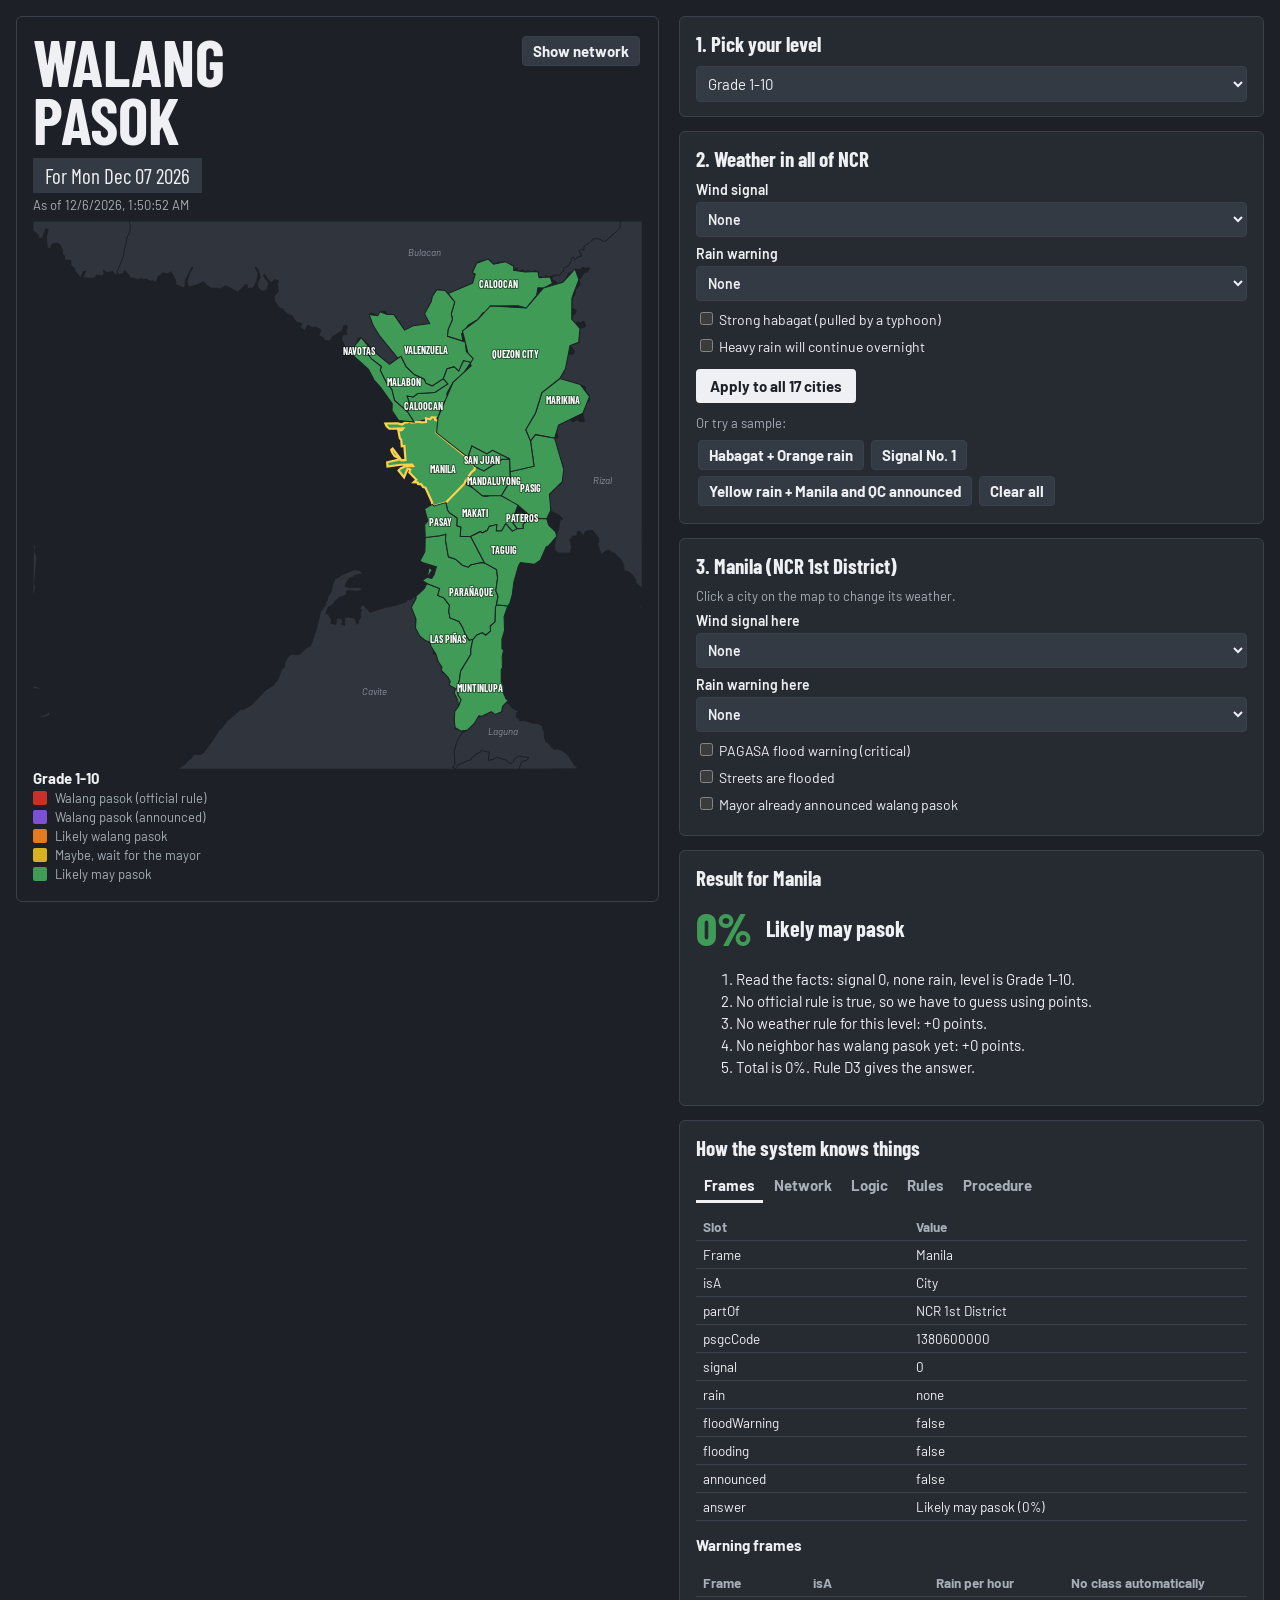
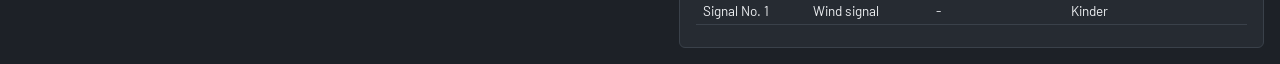
==== commit c36010ed: "Modify comment about element order in index.html Updated comment to emphasize the order of elements." ====
--- a/index.html
+++ b/index.html
@@ -100,7 +100,7 @@
   </div>
 </div>
 
-<!-- The order matters: data first, then the brain, then the app -->
+<!-- The order GENUINELY matters here wag niyo na galawin: data first, then the brain, then the app -->
 <script src="map-data.js"></script>
 <script src="1-frames.js"></script>
 <script src="2-network.js"></script>
